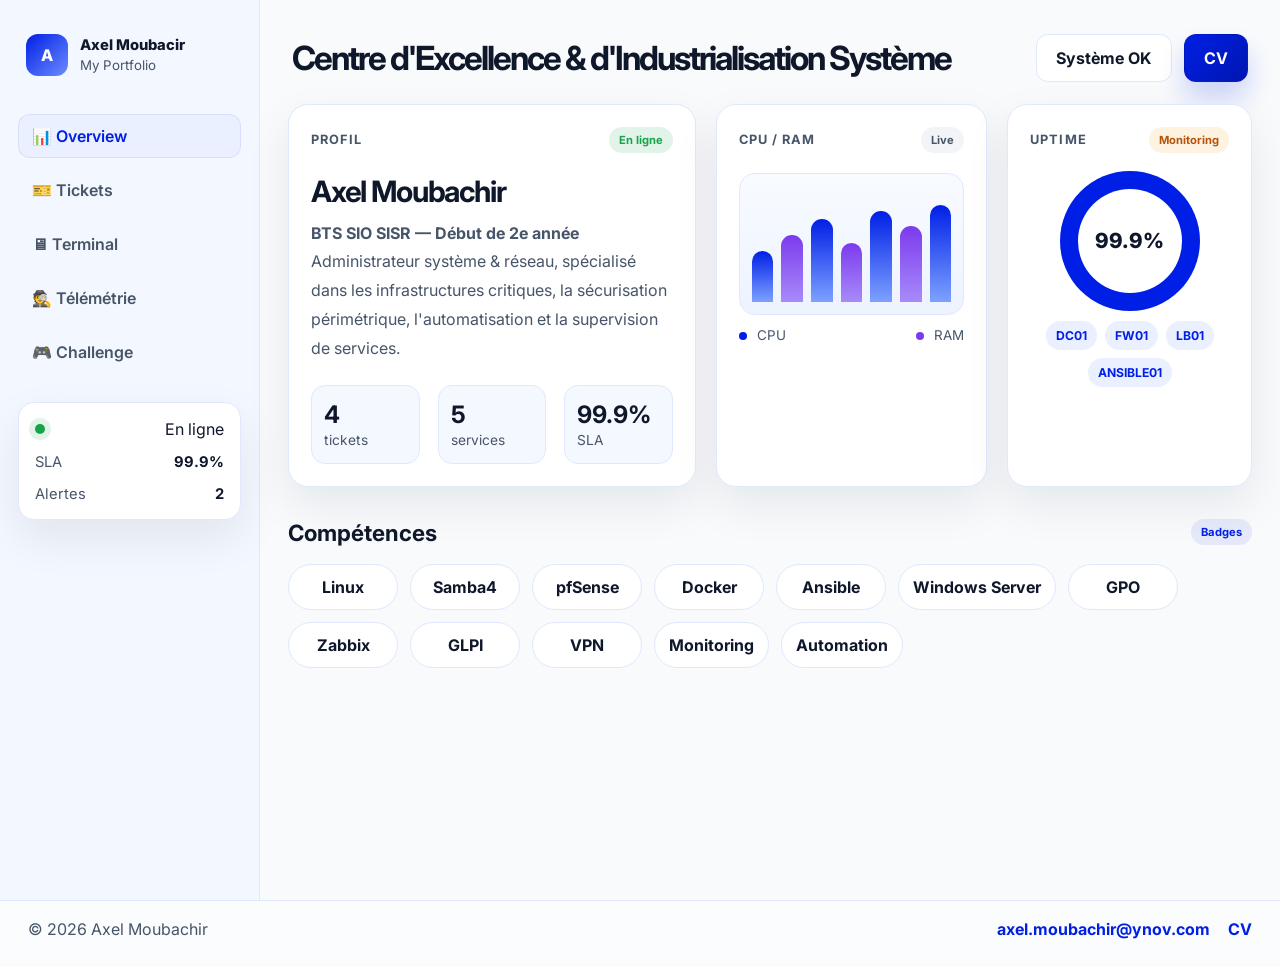
==== index.html @ 4c3e32a2 "Retirer la section 'Projet final de stage'" ====
<!DOCTYPE html>
<html lang="fr">
  <head>
    <meta charset="UTF-8" />
    <meta name="viewport" content="width=device-width, initial-scale=1.0" />
    <title>My Portfolio | Axel Moubacir</title>
    <link rel="preconnect" href="https://fonts.googleapis.com" />
    <link rel="preconnect" href="https://fonts.gstatic.com" crossorigin />
    <link href="https://fonts.googleapis.com/css2?family=Inter:wght@400;500;600;700;800&display=swap" rel="stylesheet" />
    <link rel="stylesheet" href="style.css" />
  </head>
  <body>
    <div class="app-shell">
      <aside class="sidebar">
        <div class="brand-block">
          <div class="brand-logo">A</div>
          <div>
            <div class="brand-name">Axel Moubacir</div>
            <small>My Portfolio</small>
          </div>
        </div>

        <nav class="sidebar-nav">
          <a class="nav-item active" href="#" data-tab="overview">📊 Overview</a>
          <a class="nav-item" href="#" data-tab="tickets">🎫 Tickets</a>
          <a class="nav-item" href="#" data-tab="terminal">🖥 Terminal</a>
          <a class="nav-item" href="#" data-tab="telemetry">🕵 Télémétrie</a>
          <a class="nav-item" href="#" data-tab="game">🎮 Challenge</a>
        </nav>

        <div class="sidebar-card">
          <div class="status-header">
            <span class="status-dot"></span>
            En ligne
          </div>
          <div class="status-row">
            <span>SLA</span>
            <strong>99.9%</strong>
          </div>
          <div class="status-row">
            <span>Alertes</span>
            <strong>2</strong>
          </div>
        </div>
      </aside>

      <main class="content">
        <!-- ONGLET 1: OVERVIEW -->
        <div id="overview" class="tab-content active">
          <header class="topbar">
            <div>
              <h1>Centre d'Excellence & d'Industrialisation Système</h1>
            </div>
            <div class="topbar-actions">
              <button class="ghost-btn">Système OK</button>
              <a class="primary-btn" href="./cv.html" target="_blank">CV</a>
            </div>
          </header>

          <section class="overview-grid">
            <div class="panel hero-panel">
              <div class="panel-header">
                <span class="label">Profil</span>
                <span class="pill success">En ligne</span>
              </div>
              <h2>Axel Moubachir</h2>
              <p>
                <strong>BTS SIO SISR — Début de 2e année</strong><br>
                Administrateur système & réseau, spécialisé dans les infrastructures critiques,
                la sécurisation périmétrique, l'automatisation et la supervision de services.
              </p>
              <div class="hero-metrics">
                <div>
                  <strong>4</strong>
                  <span>tickets</span>
                </div>
                <div>
                  <strong>5</strong>
                  <span>services</span>
                </div>
                <div>
                  <strong>99.9%</strong>
                  <span>SLA</span>
                </div>
              </div>
            </div>

            <div class="panel small-panel">
              <div class="panel-header">
                <span class="label">CPU / RAM</span>
                <span class="pill neutral">Live</span>
              </div>
              <div class="chart-box">
                <div class="bars">
                  <span style="height: 46%"></span>
                  <span style="height: 61%"></span>
                  <span style="height: 75%"></span>
                  <span style="height: 53%"></span>
                  <span style="height: 82%"></span>
                  <span style="height: 69%"></span>
                  <span style="height: 88%"></span>
                </div>
              </div>
              <div class="chart-legend">
                <span><i class="dot blue"></i> CPU</span>
                <span><i class="dot violet"></i> RAM</span>
              </div>
            </div>

            <div class="panel uptime-panel">
              <div class="panel-header">
                <span class="label">Uptime</span>
                <span class="pill warning">Monitoring</span>
              </div>
              <div class="uptime-ring">
                <div class="ring-inner">99.9%</div>
              </div>
              <div class="service-list">
                <span>DC01</span>
                <span>FW01</span>
                <span>LB01</span>
                <span>ANSIBLE01</span>
              </div>
            </div>
          </section>

          <section class="dashboard-section">
            <div class="section-head">
              <h3>Compétences</h3>
              <span class="pill info">Badges</span>
            </div>
            <div class="badge-grid">
              <span class="badge">Linux</span>
              <span class="badge">Samba4</span>
              <span class="badge">pfSense</span>
              <span class="badge">Docker</span>
              <span class="badge">Ansible</span>
              <span class="badge">Windows Server</span>
              <span class="badge">GPO</span>
              <span class="badge">Zabbix</span>
              <span class="badge">GLPI</span>
              <span class="badge">VPN</span>
              <span class="badge">Monitoring</span>
              <span class="badge">Automation</span>
            </div>
          </section>
        </div>

        <!-- ONGLET 2: TICKETS -->
        <div id="tickets" class="tab-content">
          <header class="topbar">
            <div>
              <p class="eyebrow">PROJETS BTS SIO SISR</p>
              <h1>Tickets & Missions Résolues</h1>
            </div>
          </header>

          <section class="dashboard-section">
            <div class="section-head">
              <h3>Mes 4 Tickets Résolus (SLA 100%)</h3>
              <span class="pill success">Complété</span>
            </div>
            <div class="card-grid two-col">
              <article class="info-card ticket-card">
                <span class="tag-soft">#101</span>
                <h4>Domaine Samba4 AD & GPO Windows</h4>
                <p>Administration du domaine, sécurisation des postes Windows et centralisation des politiques de sécurité.</p>
                <div style="margin-top: 12px; color: var(--muted); font-size: 0.85rem;">✅ Résolu • SLA: 100%</div>
              </article>
              <article class="info-card ticket-card">
                <span class="tag-soft">#102</span>
                <h4>Sécurisation périmétrique pfSense & VPN</h4>
                <p>Protection réseau, filtrage, accès distant sécurisé, contrôle d'entrée et segmentation du trafic.</p>
                <div style="margin-top: 12px; color: var(--muted); font-size: 0.85rem;">✅ Résolu • SLA: 100%</div>
              </article>
              <article class="info-card ticket-card">
                <span class="tag-soft">#103</span>
                <h4>Industrialisation IaC avec Ansible & Semaphore</h4>
                <p>Standardisation des configurations et automatisation de l'infrastructure via Infrastructure as Code.</p>
                <div style="margin-top: 12px; color: var(--muted); font-size: 0.85rem;">✅ Résolu • SLA: 100%</div>
              </article>
              <article class="info-card ticket-card">
                <span class="tag-soft">#104</span>
                <h4>Supervision Zabbix & Gestion de parc GLPI</h4>
                <p>Supervision proactive, alerting et gestion du parc matériel et logiciel en environnement critique.</p>
                <div style="margin-top: 12px; color: var(--muted); font-size: 0.85rem;">✅ Résolu • SLA: 100%</div>
              </article>
            </div>
          </section>

          <section class="dashboard-section">
            <div class="section-head">
              <h3>Centre d'Excellence</h3>
              <span class="pill neutral">Stack Infra</span>
            </div>
            <div class="card-grid two-col">
              <article class="info-card">
                <span class="tag-soft">Technologies</span>
                <h4>Stack d'infrastructure</h4>
                <p>Linux, Windows, pfSense, Ansible, Docker, Zabbix, GLPI, supervision réseau et sécurité.</p>
              </article>
              <article class="info-card">
                <span class="tag-soft">Contact</span>
                <h4>Axel Moubachir</h4>
                <p>Réalisé • Août 2026</p>
                <p class="mail">axel.moubachir@ynov.com</p>
              </article>
            </div>
          </section>
        </div>

        <!-- ONGLET 3: TERMINAL CLI -->
        <div id="terminal" class="tab-content">
          <header class="topbar">
            <div>
              <p class="eyebrow">TERMINAL WEB</p>
              <h1>Shell Interactif</h1>
            </div>
          </header>

          <section class="dashboard-section">
            <div class="terminal-container">
              <div class="terminal-header">
                <span class="terminal-title">visitor@my-portfolio:~$</span>
              </div>
              <div class="terminal-output" id="terminalOutput">
                <div style="color: var(--primary); margin-bottom: 12px;">Welcome to My Portfolio Shell v1.0</div>
                <div style="color: var(--muted); margin-bottom: 12px;">Type 'help' to see available commands</div>
              </div>
              <div class="terminal-input-wrapper">
                <span class="terminal-prompt">visitor@my-portfolio:~$ </span>
                <input type="text" id="terminalInput" class="terminal-input" placeholder="Entrez une commande..." />
              </div>
            </div>
          </section>

          <section class="dashboard-section">
            <div class="section-head">
              <h3>Commandes Disponibles</h3>
              <span class="pill info">CLI</span>
            </div>
            <div class="card-grid three-col">
              <div class="info-card">
                <span class="tag-soft">help</span>
                <h4>Liste des commandes</h4>
                <p>Affiche toutes les commandes accessibles.</p>
              </div>
              <div class="info-card">
                <span class="tag-soft">cv</span>
                <h4>Afficher le CV</h4>
                <p>Affiche les coordonnées et la formation.</p>
              </div>
              <div class="info-card">
                <span class="tag-soft">ping</span>
                <h4>Tester la connectivité</h4>
                <p>Simule un ping réseau vers un serveur.</p>
              </div>
              <div class="info-card">
                <span class="tag-soft">ansible-playbook</span>
                <h4>Exécuter un playbook</h4>
                <p>Anime un déploiement automatisé.</p>
              </div>
              <div class="info-card">
                <span class="tag-soft">skills</span>
                <h4>Compétences techniques</h4>
                <p>Liste toutes les compétences SISR.</p>
              </div>
              <div class="info-card">
                <span class="tag-soft">clear</span>
                <h4>Effacer le terminal</h4>
                <p>Nettoie l'affichage du terminal.</p>
              </div>
            </div>
          </section>
        </div>

        <!-- ONGLET 4: TELEMETRY OSINT -->
        <div id="telemetry" class="tab-content">
          <header class="topbar">
            <div>
              <p class="eyebrow">TÉLÉMÉTRIE OSINT</p>
              <h1>Tracker Visiteur RH</h1>
            </div>
          </header>

          <section class="dashboard-section">
            <div class="section-head">
              <h3>Informations Visiteur</h3>
              <span class="pill warning">Real-time</span>
            </div>
            <div class="card-grid two-col">
              <div class="panel">
                <div class="panel-header">
                  <span class="label">Réseau</span>
                </div>
                <div style="margin-top: 16px;">
                  <div style="margin-bottom: 14px;">
                    <span style="color: var(--muted); font-size: 0.9rem;">IP Publique</span>
                    <div style="font-weight: 700; margin-top: 4px;" id="visitorIP">Détection...</div>
                  </div>
                  <div style="margin-bottom: 14px;">
                    <span style="color: var(--muted); font-size: 0.9rem;">Localisation</span>
                    <div style="font-weight: 700; margin-top: 4px;" id="visitorLocation">Détection...</div>
                  </div>
                  <div>
                    <span style="color: var(--muted); font-size: 0.9rem;">FAI / ISP</span>
                    <div style="font-weight: 700; margin-top: 4px;" id="visitorISP">Détection...</div>
                  </div>
                </div>
              </div>

              <div class="panel">
                <div class="panel-header">
                  <span class="label">Sécurité</span>
                </div>
                <div style="margin-top: 16px;">
                  <div style="margin-bottom: 14px;">
                    <span style="color: var(--muted); font-size: 0.9rem;">VPN / Proxy</span>
                    <div style="font-weight: 700; margin-top: 4px; color: var(--success);" id="vpnStatus">Non détecté ✓</div>
                  </div>
                  <div style="margin-bottom: 14px;">
                    <span style="color: var(--muted); font-size: 0.9rem;">Classification</span>
                    <div style="font-weight: 700; margin-top: 4px; color: var(--success);" id="classStatus">Humain ✓</div>
                  </div>
                  <div>
                    <span style="color: var(--muted); font-size: 0.9rem;">Navigateur</span>
                    <div style="font-weight: 700; margin-top: 4px;" id="visitorBrowser">Détection...</div>
                  </div>
                </div>
              </div>

              <div class="panel">
                <div class="panel-header">
                  <span class="label">Système</span>
                </div>
                <div style="margin-top: 16px;">
                  <div style="margin-bottom: 14px;">
                    <span style="color: var(--muted); font-size: 0.9rem;">OS</span>
                    <div style="font-weight: 700; margin-top: 4px;" id="visitorOS">Détection...</div>
                  </div>
                  <div style="margin-bottom: 14px;">
                    <span style="color: var(--muted); font-size: 0.9rem;">Résolution</span>
                    <div style="font-weight: 700; margin-top: 4px;" id="visitorRes">Détection...</div>
                  </div>
                  <div>
                    <span style="color: var(--muted); font-size: 0.9rem;">Temps sur site</span>
                    <div style="font-weight: 700; margin-top: 4px;" id="visitorTime">0 sec</div>
                  </div>
                </div>
              </div>

              <div class="panel">
                <div class="panel-header">
                  <span class="label">Engagement</span>
                </div>
                <div style="margin-top: 16px;">
                  <div style="margin-bottom: 14px;">
                    <span style="color: var(--muted); font-size: 0.9rem;">Pages vues</span>
                    <div style="font-weight: 700; margin-top: 4px;" id="pageViews">1</div>
                  </div>
                  <div style="margin-bottom: 14px;">
                    <span style="color: var(--muted); font-size: 0.9rem;">Dernière action</span>
                    <div style="font-weight: 700; margin-top: 4px;" id="lastAction">À l'instant</div>
                  </div>
                  <div>
                    <span style="color: var(--muted); font-size: 0.9rem;">Statut</span>
                    <div style="font-weight: 700; margin-top: 4px; color: var(--success);" id="visitorStatus">🟢 Actif</div>
                  </div>
                </div>
              </div>
            </div>
          </section>
        </div>

        <!-- ONGLET 5: GAME CHALLENGE -->
        <div id="game" class="tab-content">
          <header class="topbar">
            <div>
              <p class="eyebrow">MINI-CHALLENGE</p>
              <h1>Network Incident Challenge</h1>
            </div>
          </header>

          <section class="dashboard-section">
            <div class="section-head">
              <h3>Résoudre le Blocage Réseau</h3>
              <span class="pill warning">2 min</span>
            </div>
            <div class="panel" style="max-width: 100%;">
              <div style="margin-bottom: 20px;">
                <p style="color: var(--muted); line-height: 1.8;">
                  <strong>Scénario :</strong> Un utilisateur ne peut pas accéder à un serveur critique. 
                  Glissez la bonne règle de pare-feu pfSense dans la zone de destination pour rétablir la connectivité.
                </p>
              </div>

              <div style="display: grid; grid-template-columns: 1fr 1fr; gap: 24px;">
                <!-- Règles disponibles (Draggable) -->
                <div>
                  <div style="color: var(--primary); font-weight: 700; margin-bottom: 12px;">📋 Règles Disponibles</div>
                  <div class="game-rules">
                    <div class="game-rule draggable" draggable="true" data-rule="allow-ssh">
                      ✅ Allow SSH 192.168.1.0/24 → 10.0.0.5:22
                    </div>
                    <div class="game-rule draggable" draggable="true" data-rule="block-http">
                      ❌ Block HTTP (port 80)
                    </div>
                    <div class="game-rule draggable" draggable="true" data-rule="allow-https">
                      ✅ Allow HTTPS 192.168.1.0/24 → 10.0.0.5:443
                    </div>
                    <div class="game-rule draggable" draggable="true" data-rule="block-dns">
                      ❌ Block DNS (port 53)
                    </div>
                  </div>
                </div>

                <!-- Zone de destination -->
                <div>
                  <div style="color: var(--primary); font-weight: 700; margin-bottom: 12px;">🎯 Zone de Destination</div>
                  <div class="game-drop-zone" id="gameDropZone">
                    <div style="text-align: center; color: var(--muted);">
                      Glissez la bonne règle ici pour débloquer
                    </div>
                  </div>
                  <button class="primary-btn" id="submitGameBtn" style="width: 100%; margin-top: 16px; display: none;">
                    Vérifier la solution
                  </button>
                </div>
              </div>

              <div id="gameResult" style="margin-top: 24px; padding: 16px; border-radius: 12px; display: none;">
                <!-- Le résultat s'affichera ici -->
              </div>
            </div>
          </section>
        </div>

      </main>
    </div>

    <footer id="contact" class="bottom-footer">
      <div>
        <span>© <span id="year"></span> Axel Moubachir</span>
      </div>
      <div class="footer-meta">
        <a href="mailto:axel.moubachir@ynov.com">axel.moubachir@ynov.com</a>
        <a href="./cv.html" target="_blank">CV</a>
      </div>
    </footer>

    <script src="script.js"></script>
  </body>
</html>
---- style.css ----
:root {
  --bg: #f8fafc;
  --bg-soft: #eef4ff;
  --panel: #ffffff;
  --panel-alt: #f4f8ff;
  --line: #dfe8ff;
  --primary: #001fe6;
  --primary-strong: #0016b0;
  --primary-soft: #eaf0ff;
  --text: #0f172a;
  --muted: #475569;
  --success: #16a34a;
  --warning: #f59e0b;
  --violet: #7c3aed;
  --shadow: 0 18px 45px rgba(15, 23, 42, 0.08);
}

* {
  box-sizing: border-box;
}

html {
  scroll-behavior: smooth;
}

body {
  margin: 0;
  font-family: "Inter", sans-serif;
  background: var(--bg);
  color: var(--text);
}

img {
  max-width: 100%;
  display: block;
}

button, a {
  font: inherit;
}

.app-shell {
  display: grid;
  grid-template-columns: 260px 1fr;
  min-height: 100vh;
}

.sidebar {
  background: #f3f7ff;
  border-right: 1px solid var(--line);
  padding: 24px 18px;
  display: flex;
  flex-direction: column;
  gap: 28px;
}

.brand-block {
  display: flex;
  align-items: center;
  gap: 12px;
  padding: 10px 8px;
}

.brand-logo {
  width: 42px;
  height: 42px;
  display: grid;
  place-items: center;
  border-radius: 12px;
  background: linear-gradient(135deg, var(--primary), #6b8cff);
  color: #fff;
  font-weight: 800;
}

.brand-name {
  font-weight: 800;
  font-size: 0.92rem;
}

.brand-block small {
  color: var(--muted);
}

.sidebar-nav {
  display: flex;
  flex-direction: column;
  gap: 10px;
}

.nav-item {
  display: block;
  padding: 12px 14px;
  border-radius: 12px;
  color: var(--muted);
  text-decoration: none;
  font-weight: 600;
  transition: 0.2s ease;
}

.nav-item:hover,
.nav-item.active {
  background: var(--primary-soft);
  color: var(--primary);
  box-shadow: inset 0 0 0 1px rgba(0, 31, 230, 0.08);
}

.sidebar-card {
  background: var(--panel);
  border: 1px solid var(--line);
  border-radius: 16px;
  padding: 16px;
  box-shadow: var(--shadow);
}

.status-header,
.status-row {
  display: flex;
  align-items: center;
  justify-content: space-between;
}

.status-dot {
  width: 10px;
  height: 10px;
  border-radius: 50%;
  background: var(--success);
  box-shadow: 0 0 0 6px rgba(22, 163, 74, 0.12);
}

.status-row {
  margin-top: 14px;
  color: var(--muted);
  font-size: 0.92rem;
}

.status-row strong {
  color: var(--text);
}

.content {
  padding: 28px;
}

.topbar {
  display: flex;
  align-items: center;
  justify-content: space-between;
  gap: 20px;
  padding: 6px 4px 22px;
}

.eyebrow {
  margin: 0 0 8px;
  font-size: 0.74rem;
  letter-spacing: 0.12em;
  font-weight: 800;
  text-transform: uppercase;
  color: var(--primary);
}

.topbar h1 {
  margin: 0;
  font-size: clamp(1.9rem, 2.6vw, 3rem);
  letter-spacing: -0.06em;
}

.topbar-actions {
  display: flex;
  align-items: center;
  gap: 12px;
}

.primary-btn,
.ghost-btn {
  border-radius: 12px;
  padding: 0.8rem 1.2rem;
  text-decoration: none;
  border: 1px solid transparent;
  font-weight: 700;
}

.primary-btn {
  background: linear-gradient(135deg, var(--primary), var(--primary-strong));
  color: white;
  box-shadow: 0 16px 26px rgba(0, 31, 230, 0.18);
}

.ghost-btn {
  background: #fff;
  border-color: var(--line);
  color: var(--text);
}

.overview-grid,
.card-grid {
  display: grid;
  gap: 20px;
}

.overview-grid {
  grid-template-columns: 1.5fr 1fr 0.9fr;
}

.panel,
.info-card {
  background: var(--panel);
  border: 1px solid var(--line);
  border-radius: 20px;
  box-shadow: var(--shadow);
}

.panel {
  padding: 22px;
}

.panel-header,
.section-head {
  display: flex;
  justify-content: space-between;
  align-items: center;
  gap: 10px;
}

.label {
  color: var(--muted);
  font-size: 0.8rem;
  font-weight: 700;
  text-transform: uppercase;
  letter-spacing: 0.08em;
}

.pill,
.badge,
.tag-soft {
  display: inline-flex;
  align-items: center;
  justify-content: center;
  border-radius: 999px;
  font-weight: 700;
}

.pill {
  padding: 6px 10px;
  font-size: 0.7rem;
}

.pill.success {
  background: rgba(22, 163, 74, 0.12);
  color: var(--success);
}

.pill.neutral {
  background: rgba(148, 163, 184, 0.12);
  color: #475569;
}

.pill.warning {
  background: rgba(245, 158, 11, 0.12);
  color: #b45309;
}

.pill.info {
  background: rgba(0, 31, 230, 0.08);
  color: var(--primary);
}

.hero-panel h2 {
  margin: 20px 0 10px;
  font-size: clamp(1.8rem, 2.3vw, 2.5rem);
  letter-spacing: -0.04em;
}

.hero-panel p {
  margin: 0;
  color: var(--muted);
  line-height: 1.8;
}

.hero-metrics {
  display: grid;
  grid-template-columns: repeat(3, minmax(0, 1fr));
  gap: 18px;
  margin-top: 22px;
}

.hero-metrics div {
  background: var(--panel-alt);
  border: 1px solid var(--line);
  border-radius: 14px;
  padding: 14px 12px;
}

.hero-metrics strong {
  display: block;
  font-size: 1.5rem;
}

.hero-metrics span {
  color: var(--muted);
  font-size: 0.86rem;
}

.chart-box {
  margin-top: 20px;
  background: linear-gradient(180deg, #f8fbff, #edf3ff);
  border: 1px solid var(--line);
  border-radius: 16px;
  padding: 18px 12px 12px;
}

.bars {
  height: 110px;
  display: grid;
  grid-template-columns: repeat(7, minmax(0, 1fr));
  align-items: end;
  gap: 8px;
}

.bars span {
  display: block;
  border-radius: 12px 12px 0 0;
  background: linear-gradient(180deg, var(--primary), #7da1ff);
}

.bars span:nth-child(even) {
  background: linear-gradient(180deg, var(--violet), #a78bfa);
}

.chart-legend {
  display: flex;
  justify-content: space-between;
  margin-top: 12px;
  color: var(--muted);
  font-size: 0.84rem;
}

.dot {
  display: inline-block;
  width: 8px;
  height: 8px;
  border-radius: 50%;
  margin-right: 6px;
}

.dot.blue {
  background: var(--primary);
}

.dot.violet {
  background: var(--violet);
}

/* Tab System */
.tab-content {
  display: none;
}

.tab-content.active {
  display: block;
}

/* Terminal Styles */
.terminal-container {
  background: #0f1419;
  border: 1px solid var(--line);
  border-radius: 12px;
  overflow: hidden;
  margin-bottom: 24px;
  color: #10b981;
  font-family: "Monaco", "Courier New", monospace;
  font-size: 0.92rem;
}

.terminal-header {
  background: #1e293b;
  padding: 12px 16px;
  border-bottom: 1px solid var(--line);
}

.terminal-title {
  color: #10b981;
  font-weight: 600;
}

.terminal-output {
  padding: 16px;
  min-height: 200px;
  max-height: 400px;
  overflow-y: auto;
  line-height: 1.6;
  white-space: pre-wrap;
  word-wrap: break-word;
}

.terminal-input-wrapper {
  display: flex;
  padding: 0 16px 16px;
  align-items: center;
  gap: 8px;
}

.terminal-prompt {
  color: #10b981;
  font-weight: 600;
  white-space: nowrap;
}

.terminal-input {
  flex: 1;
  background: transparent;
  border: none;
  outline: none;
  color: #10b981;
  font-family: "Monaco", "Courier New", monospace;
  font-size: 0.92rem;
}

.terminal-input::placeholder {
  color: #10b98155;
}

/* Game Styles */
.game-rules {
  display: flex;
  flex-direction: column;
  gap: 12px;
}

.game-rule {
  padding: 12px 16px;
  border-radius: 8px;
  background: var(--primary-soft);
  border: 1px solid var(--primary);
  color: var(--primary);
  font-weight: 600;
  cursor: move;
  transition: 0.2s ease;
  user-select: none;
}

.game-rule:hover {
  background: var(--primary);
  color: white;
  box-shadow: 0 8px 16px rgba(0, 31, 230, 0.2);
}

.game-rule.dragging {
  opacity: 0.5;
}

.game-drop-zone {
  min-height: 120px;
  border: 2px dashed var(--line);
  border-radius: 12px;
  padding: 24px;
  display: flex;
  align-items: center;
  justify-content: center;
  transition: 0.2s ease;
}

.game-drop-zone.drag-over {
  background: var(--primary-soft);
  border-color: var(--primary);
}

.game-drop-zone .game-rule {
  cursor: default;
  margin: 0;
}

.game-result-success {
  background: rgba(22, 163, 74, 0.12);
  border: 1px solid var(--success);
  color: var(--success);
}

.game-result-error {
  background: rgba(239, 68, 68, 0.12);
  border: 1px solid #ef4444;
  color: #ef4444;
}

.uptime-ring {
  width: 140px;
  height: 140px;
  margin: 18px auto 8px;
  border-radius: 50%;
  background: conic-gradient(var(--primary) 0 99.9%, var(--line) 99.9% 100%);
  display: grid;
  place-items: center;
}

.ring-inner {
  width: 104px;
  height: 104px;
  border-radius: 50%;
  background: #fff;
  display: grid;
  place-items: center;
  font-weight: 800;
  font-size: 1.3rem;
}

.service-list {
  display: flex;
  flex-wrap: wrap;
  gap: 8px;
  justify-content: center;
  margin-top: 10px;
}

.service-list span {
  background: var(--primary-soft);
  color: var(--primary);
  border-radius: 999px;
  padding: 7px 10px;
  font-size: 0.76rem;
  font-weight: 700;
}

.dashboard-section {
  margin-top: 32px;
}

.section-head {
  margin-bottom: 18px;
}

.section-head h3 {
  margin: 0;
  font-size: 1.4rem;
}

.card-grid {
  grid-template-columns: repeat(2, minmax(0, 1fr));
}

.card-grid.three-col {
  grid-template-columns: repeat(3, minmax(0, 1fr));
}

.info-card {
  padding: 20px 18px;
}

.tag-soft {
  padding: 6px 10px;
  background: var(--primary-soft);
  color: var(--primary);
  font-size: 0.7rem;
  letter-spacing: 0.08em;
  text-transform: uppercase;
}

.info-card h4 {
  margin: 14px 0 10px;
  font-size: 1.1rem;
}

.info-card p {
  margin: 0;
  color: var(--muted);
  line-height: 1.7;
}

.mail {
  margin-top: 8px !important;
}

.badge-grid {
  display: flex;
  flex-wrap: wrap;
  gap: 12px;
}

.badge {
  background: #fff;
  border: 1px solid var(--line);
  color: var(--text);
  padding: 12px 14px;
  min-width: 110px;
  justify-content: center;
}

.bottom-footer {
  display: flex;
  justify-content: space-between;
  align-items: center;
  padding: 18px 28px 28px;
  color: var(--muted);
  border-top: 1px solid var(--line);
  background: rgba(255, 255, 255, 0.3);
}

.footer-meta {
  display: flex;
  align-items: center;
  gap: 18px;
}

.footer-meta a {
  color: var(--primary);
  text-decoration: none;
  font-weight: 700;
}

@media (max-width: 980px) {
  .app-shell {
    grid-template-columns: 1fr;
  }

  .sidebar {
    border-right: none;
    border-bottom: 1px solid var(--line);
  }

  .overview-grid,
  .card-grid.two-col,
  .card-grid.three-col {
    grid-template-columns: 1fr;
  }
}

@media (max-width: 640px) {
  .content {
    padding: 18px 16px 26px;
  }

  .topbar {
    flex-direction: column;
    align-items: flex-start;
  }

  .topbar-actions {
    width: 100%;
  }

  .primary-btn,
  .ghost-btn {
    flex: 1;
    justify-content: center;
  }

  .bottom-footer {
    flex-direction: column;
    align-items: flex-start;
    gap: 12px;
  }
}
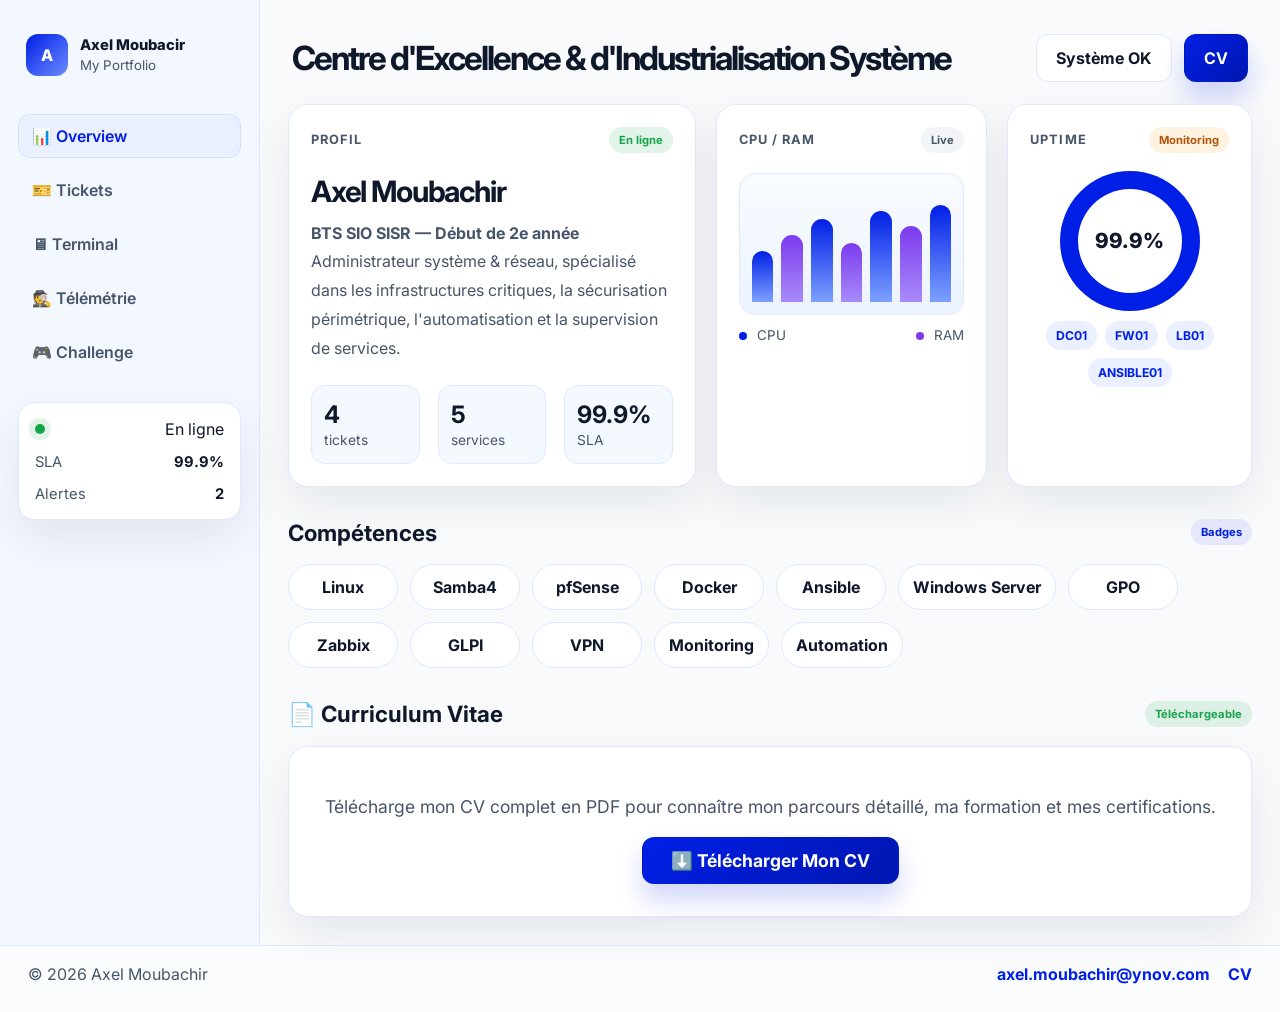
==== commit 7bdd1cea: "✨ Rendre le portfolio plus vivant: CV téléchargeable visible, télémétrie OSINT active, animations, c" ====
--- a/index.html
+++ b/index.html
@@ -144,6 +144,21 @@
               <span class="badge">Automation</span>
             </div>
           </section>
+
+          <section class="dashboard-section">
+            <div class="section-head">
+              <h3>📄 Curriculum Vitae</h3>
+              <span class="pill success">Téléchargeable</span>
+            </div>
+            <div class="panel" style="padding: 32px; text-align: center;">
+              <p style="color: var(--muted); margin-bottom: 20px; font-size: 1.1rem;">
+                Télécharge mon CV complet en PDF pour connaître mon parcours détaillé, ma formation et mes certifications.
+              </p>
+              <a href="./CV_Axel_Moubachir.pdf" download class="primary-btn" style="display: inline-block; font-size: 1.1rem; padding: 12px 28px;">
+                ⬇️ Télécharger Mon CV
+              </a>
+            </div>
+          </section>
         </div>
 
         <!-- ONGLET 2: TICKETS -->
--- a/style.css
+++ b/style.css
@@ -481,6 +481,41 @@
   color: #ef4444;
 }
 
+/* CV Download Button Animation */
+@keyframes pulse-glow {
+  0%, 100% {
+    box-shadow: 0 16px 26px rgba(0, 31, 230, 0.18);
+  }
+  50% {
+    box-shadow: 0 20px 40px rgba(0, 31, 230, 0.3);
+  }
+}
+
+.primary-btn[download] {
+  animation: pulse-glow 2s ease-in-out infinite;
+}
+
+.primary-btn[download]:hover {
+  animation: none;
+  box-shadow: 0 24px 48px rgba(0, 31, 230, 0.4);
+}
+
+/* Smooth transitions */
+.tab-content {
+  animation: fadeIn 0.3s ease-in;
+}
+
+@keyframes fadeIn {
+  from {
+    opacity: 0;
+    transform: translateY(10px);
+  }
+  to {
+    opacity: 1;
+    transform: translateY(0);
+  }
+}
+
 .uptime-ring {
   width: 140px;
   height: 140px;
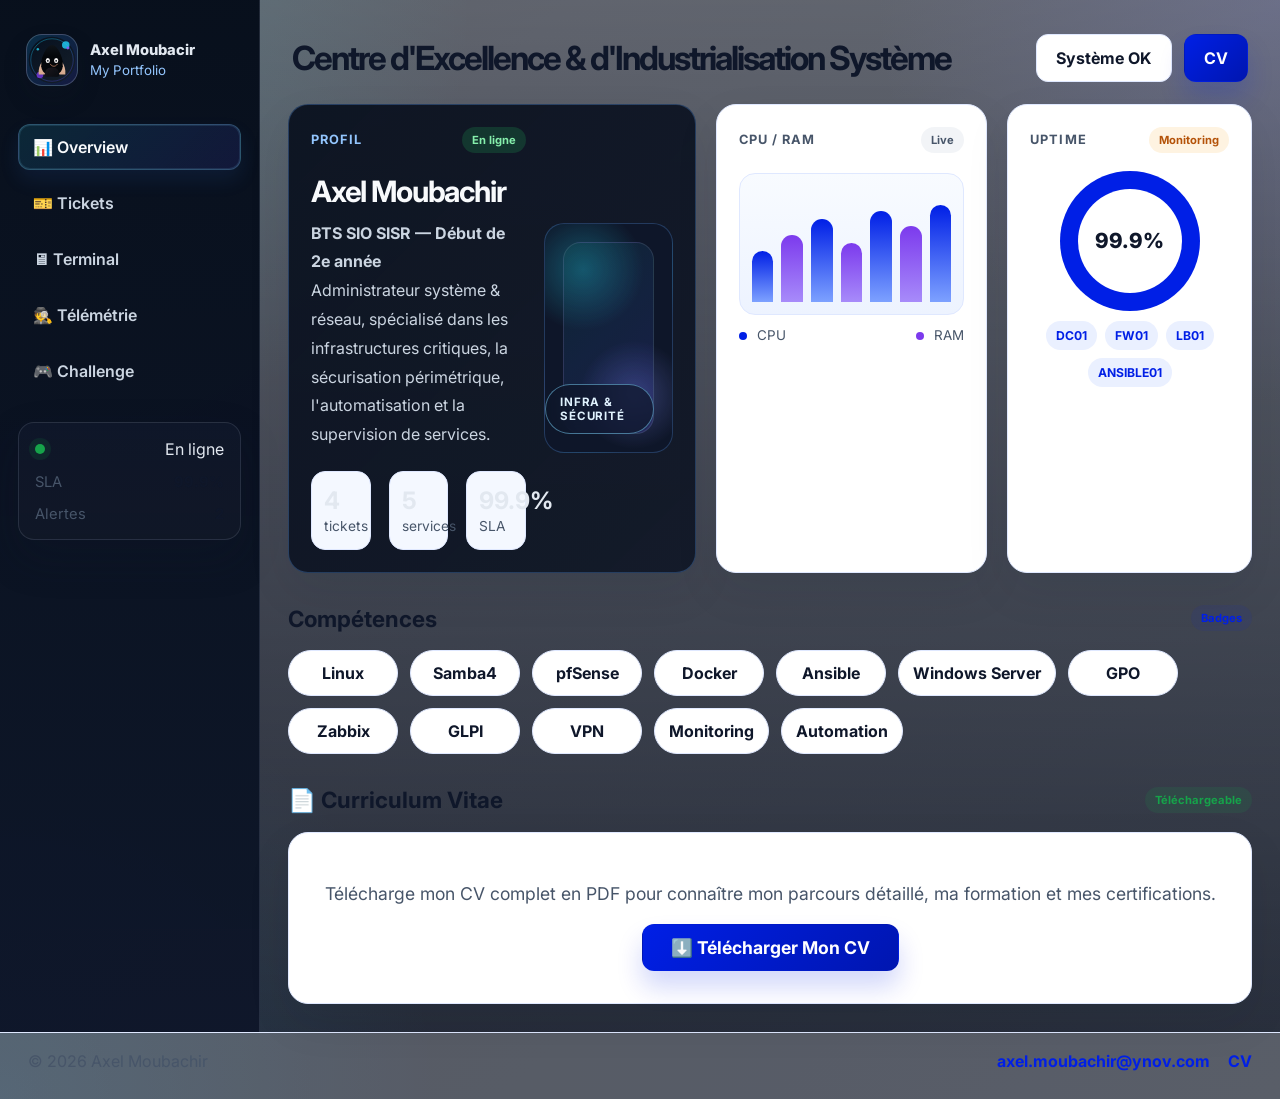
==== commit 47e7cd15: "✨ Premium cyber portfolio redesign with branded avatar and darker aesthetic" ====
--- a/index.html
+++ b/index.html
@@ -13,7 +13,9 @@
     <div class="app-shell">
       <aside class="sidebar">
         <div class="brand-block">
-          <div class="brand-logo">A</div>
+          <div class="brand-avatar-wrap">
+            <img class="brand-avatar" src="assets/profile-brand.svg" alt="Axel Moubacir" />
+          </div>
           <div>
             <div class="brand-name">Axel Moubacir</div>
             <small>My Portfolio</small>
@@ -58,30 +60,37 @@
           </header>
 
           <section class="overview-grid">
-            <div class="panel hero-panel">
-              <div class="panel-header">
-                <span class="label">Profil</span>
-                <span class="pill success">En ligne</span>
-              </div>
-              <h2>Axel Moubachir</h2>
-              <p>
-                <strong>BTS SIO SISR — Début de 2e année</strong><br>
-                Administrateur système & réseau, spécialisé dans les infrastructures critiques,
-                la sécurisation périmétrique, l'automatisation et la supervision de services.
-              </p>
-              <div class="hero-metrics">
-                <div>
-                  <strong>4</strong>
-                  <span>tickets</span>
-                </div>
-                <div>
-                  <strong>5</strong>
-                  <span>services</span>
-                </div>
-                <div>
-                  <strong>99.9%</strong>
-                  <span>SLA</span>
-                </div>
+            <div class="panel hero-panel profile-panel">
+              <div class="hero-copy">
+                <div class="panel-header">
+                  <span class="label">Profil</span>
+                  <span class="pill success">En ligne</span>
+                </div>
+                <h2>Axel Moubachir</h2>
+                <p>
+                  <strong>BTS SIO SISR — Début de 2e année</strong><br>
+                  Administrateur système & réseau, spécialisé dans les infrastructures critiques,
+                  la sécurisation périmétrique, l'automatisation et la supervision de services.
+                </p>
+                <div class="hero-metrics">
+                  <div>
+                    <strong>4</strong>
+                    <span>tickets</span>
+                  </div>
+                  <div>
+                    <strong>5</strong>
+                    <span>services</span>
+                  </div>
+                  <div>
+                    <strong>99.9%</strong>
+                    <span>SLA</span>
+                  </div>
+                </div>
+              </div>
+
+              <div class="profile-visual profile-visual-mini" aria-label="Carte de focus">
+                <div class="focus-badge">Infra & Sécurité</div>
+                <div class="panel-ambient"></div>
               </div>
             </div>
 
--- a/style.css
+++ b/style.css
@@ -26,7 +26,11 @@
 body {
   margin: 0;
   font-family: "Inter", sans-serif;
-  background: var(--bg);
+  background:
+    radial-gradient(circle at top left, rgba(34, 211, 238, 0.18), transparent 28%),
+    radial-gradient(circle at top right, rgba(99, 102, 241, 0.18), transparent 24%),
+    radial-gradient(circle at bottom left, rgba(14, 165, 233, 0.12), transparent 26%),
+    linear-gradient(135deg, #050b16 0%, #0b1120 24%, #111827 100%);
   color: var(--text);
 }
 
@@ -45,15 +49,29 @@
   min-height: 100vh;
 }
 
+.content {
+  padding: 28px;
+  background: linear-gradient(180deg, rgba(255,255,255,0.35), rgba(255,255,255,0.1));
+}
+
 .sidebar {
-  background: #f3f7ff;
-  border-right: 1px solid var(--line);
+  background: linear-gradient(180deg, rgba(8, 15, 28, 0.98), rgba(15, 23, 42, 0.96));
+  border-right: 1px solid rgba(148, 163, 184, 0.18);
   padding: 24px 18px;
   display: flex;
   flex-direction: column;
   gap: 28px;
 }
 
+.brand-name,
+.brand-block small,
+.sidebar-card,
+.nav-item,
+.status-row,
+.status-header {
+  color: #e2e8f0;
+}
+
 .brand-block {
   display: flex;
   align-items: center;
@@ -61,15 +79,20 @@
   padding: 10px 8px;
 }
 
-.brand-logo {
-  width: 42px;
-  height: 42px;
-  display: grid;
-  place-items: center;
-  border-radius: 12px;
-  background: linear-gradient(135deg, var(--primary), #6b8cff);
-  color: #fff;
-  font-weight: 800;
+.brand-avatar-wrap {
+  width: 52px;
+  height: 52px;
+  border-radius: 16px;
+  overflow: hidden;
+  border: 1px solid rgba(148, 163, 184, 0.35);
+  background: linear-gradient(135deg, rgba(14, 165, 233, 0.2), rgba(79, 70, 229, 0.18));
+  box-shadow: 0 12px 24px rgba(17, 24, 39, 0.15);
+}
+
+.brand-avatar {
+  width: 100%;
+  height: 100%;
+  object-fit: cover;
 }
 
 .brand-name {
@@ -78,7 +101,7 @@
 }
 
 .brand-block small {
-  color: var(--muted);
+  color: #93c5fd;
 }
 
 .sidebar-nav {
@@ -91,25 +114,27 @@
   display: block;
   padding: 12px 14px;
   border-radius: 12px;
-  color: var(--muted);
+  color: #cbd5e1;
   text-decoration: none;
   font-weight: 600;
   transition: 0.2s ease;
+  border: 1px solid transparent;
 }
 
 .nav-item:hover,
 .nav-item.active {
-  background: var(--primary-soft);
-  color: var(--primary);
-  box-shadow: inset 0 0 0 1px rgba(0, 31, 230, 0.08);
+  background: linear-gradient(135deg, rgba(34, 211, 238, 0.12), rgba(79, 70, 229, 0.14));
+  color: #f8fafc;
+  border-color: rgba(125, 211, 252, 0.28);
+  box-shadow: inset 0 0 0 1px rgba(125, 211, 252, 0.12), 0 10px 20px rgba(59, 130, 246, 0.10);
 }
 
 .sidebar-card {
-  background: var(--panel);
-  border: 1px solid var(--line);
+  background: linear-gradient(180deg, rgba(15, 23, 42, 0.88), rgba(17, 24, 39, 0.92));
+  border: 1px solid rgba(148, 163, 184, 0.18);
   border-radius: 16px;
   padding: 16px;
-  box-shadow: var(--shadow);
+  box-shadow: 0 18px 40px rgba(15, 23, 42, 0.22);
 }
 
 .status-header,
@@ -264,16 +289,87 @@
   color: var(--primary);
 }
 
+.profile-panel {
+  display: grid;
+  grid-template-columns: 1.25fr 0.75fr;
+  align-items: center;
+  gap: 18px;
+  background: linear-gradient(135deg, rgba(11, 18, 32, 0.96), rgba(17, 24, 39, 0.94));
+  border: 1px solid rgba(96, 165, 250, 0.28);
+  color: #e2e8f0;
+}
+
+.hero-copy {
+  min-width: 0;
+}
+
+.profile-panel .label,
+.profile-panel .pill,
+.profile-panel p,
+.profile-panel strong,
+.profile-panel h2 {
+  color: inherit;
+}
+
+.profile-panel .label {
+  color: #93c5fd;
+}
+
+.profile-panel .pill.success {
+  background: rgba(34, 197, 94, 0.18);
+  color: #86efac;
+}
+
 .hero-panel h2 {
   margin: 20px 0 10px;
   font-size: clamp(1.8rem, 2.3vw, 2.5rem);
   letter-spacing: -0.04em;
+  color: #f8fafc;
 }
 
 .hero-panel p {
   margin: 0;
-  color: var(--muted);
+  color: #cbd5e1;
   line-height: 1.8;
+}
+
+.profile-visual {
+  position: relative;
+  display: flex;
+  justify-content: center;
+  align-items: center;
+  min-height: 230px;
+  border-radius: 20px;
+  overflow: hidden;
+  background: radial-gradient(circle at 30% 20%, rgba(34, 211, 238, 0.32), transparent 30%),
+    radial-gradient(circle at 70% 75%, rgba(129, 140, 248, 0.32), transparent 28%),
+    rgba(15, 23, 42, 0.98);
+  border: 1px solid rgba(96, 165, 250, 0.25);
+}
+
+.panel-ambient {
+  position: absolute;
+  inset: 18px;
+  border-radius: 18px;
+  border: 1px solid rgba(148, 163, 184, 0.18);
+  background: linear-gradient(135deg, rgba(15, 118, 110, 0.16), rgba(79, 70, 229, 0.18));
+}
+
+.focus-badge {
+  position: absolute;
+  right: 18px;
+  bottom: 18px;
+  z-index: 2;
+  border-radius: 999px;
+  padding: 10px 14px;
+  background: rgba(15, 23, 42, 0.72);
+  border: 1px solid rgba(125, 211, 252, 0.5);
+  color: #e0f2fe;
+  font-weight: 700;
+  font-size: 0.72rem;
+  letter-spacing: 0.08em;
+  text-transform: uppercase;
+  backdrop-filter: blur(8px);
 }
 
 .hero-metrics {
@@ -650,6 +746,14 @@
     border-bottom: 1px solid var(--line);
   }
 
+  .profile-panel {
+    grid-template-columns: 1fr;
+  }
+
+  .profile-visual {
+    min-height: 260px;
+  }
+
   .overview-grid,
   .card-grid.two-col,
   .card-grid.three-col {
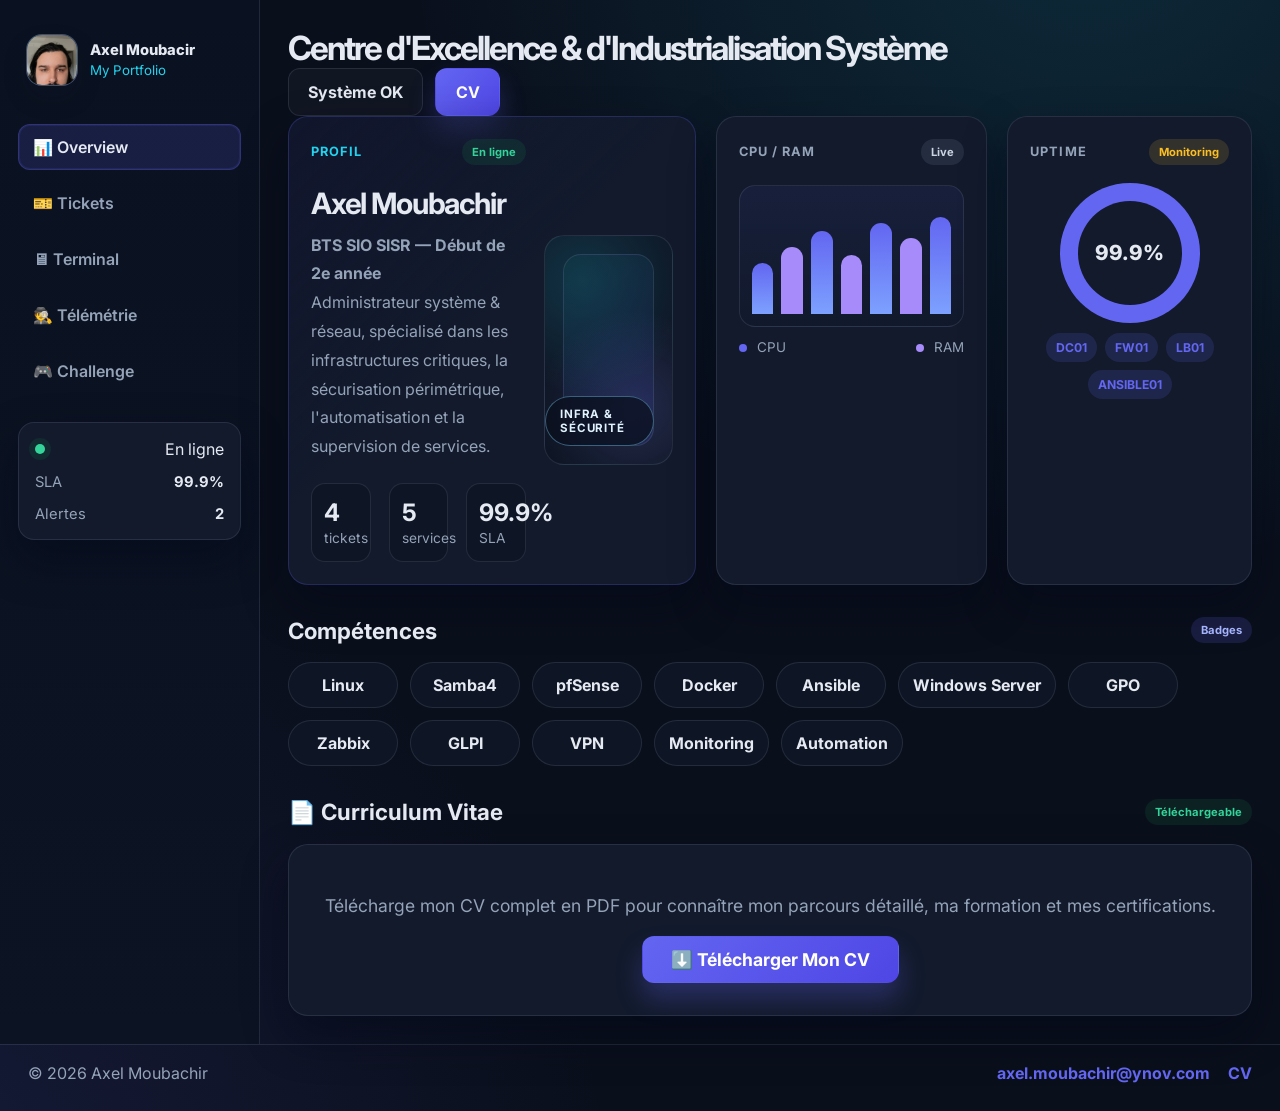
==== commit f34e4414: "Ajout photo réelle + fond dark theme cohérent (fix zone grise/floue)" ====
--- a/index.html
+++ b/index.html
@@ -14,7 +14,7 @@
       <aside class="sidebar">
         <div class="brand-block">
           <div class="brand-avatar-wrap">
-            <img class="brand-avatar" src="assets/profile-brand.svg" alt="Axel Moubacir" />
+            <img class="brand-avatar" src="assets/axel-photo.jpeg" alt="Axel Moubacir" />
           </div>
           <div>
             <div class="brand-name">Axel Moubacir</div>
--- a/style.css
+++ b/style.css
@@ -1,18 +1,19 @@
 :root {
-  --bg: #f8fafc;
-  --bg-soft: #eef4ff;
-  --panel: #ffffff;
-  --panel-alt: #f4f8ff;
-  --line: #dfe8ff;
-  --primary: #001fe6;
-  --primary-strong: #0016b0;
-  --primary-soft: #eaf0ff;
-  --text: #0f172a;
-  --muted: #475569;
-  --success: #16a34a;
-  --warning: #f59e0b;
-  --violet: #7c3aed;
-  --shadow: 0 18px 45px rgba(15, 23, 42, 0.08);
+  --bg: #0a0f1c;
+  --bg-soft: #101827;
+  --panel: #121a2c;
+  --panel-alt: #0e1524;
+  --line: rgba(148, 163, 184, 0.16);
+  --primary: #6366f1;
+  --primary-strong: #4f46e5;
+  --primary-soft: rgba(99, 102, 241, 0.16);
+  --accent: #22d3ee;
+  --text: #e5e9f2;
+  --muted: #94a3b8;
+  --success: #34d399;
+  --warning: #fbbf24;
+  --violet: #a78bfa;
+  --shadow: 0 20px 45px rgba(2, 6, 23, 0.45);
 }
 
 * {
@@ -27,10 +28,9 @@
   margin: 0;
   font-family: "Inter", sans-serif;
   background:
-    radial-gradient(circle at top left, rgba(34, 211, 238, 0.18), transparent 28%),
-    radial-gradient(circle at top right, rgba(99, 102, 241, 0.18), transparent 24%),
-    radial-gradient(circle at bottom left, rgba(14, 165, 233, 0.12), transparent 26%),
-    linear-gradient(135deg, #050b16 0%, #0b1120 24%, #111827 100%);
+    radial-gradient(circle at 85% -10%, rgba(34, 211, 238, 0.14), transparent 42%),
+    radial-gradient(circle at -10% 110%, rgba(99, 102, 241, 0.14), transparent 40%),
+    var(--bg);
   color: var(--text);
 }
 
@@ -49,14 +49,9 @@
   min-height: 100vh;
 }
 
-.content {
-  padding: 28px;
-  background: linear-gradient(180deg, rgba(255,255,255,0.35), rgba(255,255,255,0.1));
-}
-
 .sidebar {
-  background: linear-gradient(180deg, rgba(8, 15, 28, 0.98), rgba(15, 23, 42, 0.96));
-  border-right: 1px solid rgba(148, 163, 184, 0.18);
+  background: linear-gradient(180deg, #0a1120, #0c1424);
+  border-right: 1px solid var(--line);
   padding: 24px 18px;
   display: flex;
   flex-direction: column;
@@ -64,12 +59,11 @@
 }
 
 .brand-name,
-.brand-block small,
 .sidebar-card,
 .nav-item,
 .status-row,
 .status-header {
-  color: #e2e8f0;
+  color: var(--text);
 }
 
 .brand-block {
@@ -93,6 +87,7 @@
   width: 100%;
   height: 100%;
   object-fit: cover;
+  object-position: center 15%;
 }
 
 .brand-name {
@@ -101,7 +96,7 @@
 }
 
 .brand-block small {
-  color: #93c5fd;
+  color: var(--accent);
 }
 
 .sidebar-nav {
@@ -114,7 +109,7 @@
   display: block;
   padding: 12px 14px;
   border-radius: 12px;
-  color: #cbd5e1;
+  color: var(--muted);
   text-decoration: none;
   font-weight: 600;
   transition: 0.2s ease;
@@ -123,18 +118,18 @@
 
 .nav-item:hover,
 .nav-item.active {
-  background: linear-gradient(135deg, rgba(34, 211, 238, 0.12), rgba(79, 70, 229, 0.14));
-  color: #f8fafc;
-  border-color: rgba(125, 211, 252, 0.28);
-  box-shadow: inset 0 0 0 1px rgba(125, 211, 252, 0.12), 0 10px 20px rgba(59, 130, 246, 0.10);
+  background: var(--primary-soft);
+  color: var(--text);
+  border-color: rgba(99, 102, 241, 0.3);
+  box-shadow: inset 0 0 0 1px rgba(99, 102, 241, 0.12);
 }
 
 .sidebar-card {
-  background: linear-gradient(180deg, rgba(15, 23, 42, 0.88), rgba(17, 24, 39, 0.92));
-  border: 1px solid rgba(148, 163, 184, 0.18);
+  background: var(--panel);
+  border: 1px solid var(--line);
   border-radius: 16px;
   padding: 16px;
-  box-shadow: 0 18px 40px rgba(15, 23, 42, 0.22);
+  box-shadow: var(--shadow);
 }
 
 .status-header,
@@ -166,7 +161,6 @@
   padding: 28px;
 }
 
-.topbar {
   display: flex;
   align-items: center;
   justify-content: space-between;
@@ -207,11 +201,11 @@
 .primary-btn {
   background: linear-gradient(135deg, var(--primary), var(--primary-strong));
   color: white;
-  box-shadow: 0 16px 26px rgba(0, 31, 230, 0.18);
+  box-shadow: 0 16px 26px rgba(99, 102, 241, 0.28);
 }
 
 .ghost-btn {
-  background: #fff;
+  background: rgba(255, 255, 255, 0.03);
   border-color: var(--line);
   color: var(--text);
 }
@@ -275,18 +269,18 @@
 }
 
 .pill.neutral {
-  background: rgba(148, 163, 184, 0.12);
-  color: #475569;
+  background: rgba(148, 163, 184, 0.14);
+  color: #cbd5e1;
 }
 
 .pill.warning {
-  background: rgba(245, 158, 11, 0.12);
-  color: #b45309;
+  background: rgba(251, 191, 36, 0.14);
+  color: var(--warning);
 }
 
 .pill.info {
-  background: rgba(0, 31, 230, 0.08);
-  color: var(--primary);
+  background: var(--primary-soft);
+  color: #a5b4fc;
 }
 
 .profile-panel {
@@ -294,42 +288,28 @@
   grid-template-columns: 1.25fr 0.75fr;
   align-items: center;
   gap: 18px;
-  background: linear-gradient(135deg, rgba(11, 18, 32, 0.96), rgba(17, 24, 39, 0.94));
-  border: 1px solid rgba(96, 165, 250, 0.28);
-  color: #e2e8f0;
+  background: linear-gradient(135deg, rgba(99, 102, 241, 0.08), var(--panel) 45%);
+  border: 1px solid rgba(99, 102, 241, 0.24);
 }
 
 .hero-copy {
   min-width: 0;
 }
 
-.profile-panel .label,
-.profile-panel .pill,
-.profile-panel p,
-.profile-panel strong,
-.profile-panel h2 {
-  color: inherit;
-}
-
 .profile-panel .label {
-  color: #93c5fd;
-}
-
-.profile-panel .pill.success {
-  background: rgba(34, 197, 94, 0.18);
-  color: #86efac;
+  color: var(--accent);
 }
 
 .hero-panel h2 {
   margin: 20px 0 10px;
   font-size: clamp(1.8rem, 2.3vw, 2.5rem);
   letter-spacing: -0.04em;
-  color: #f8fafc;
+  color: var(--text);
 }
 
 .hero-panel p {
   margin: 0;
-  color: #cbd5e1;
+  color: var(--muted);
   line-height: 1.8;
 }
 
@@ -341,18 +321,18 @@
   min-height: 230px;
   border-radius: 20px;
   overflow: hidden;
-  background: radial-gradient(circle at 30% 20%, rgba(34, 211, 238, 0.32), transparent 30%),
-    radial-gradient(circle at 70% 75%, rgba(129, 140, 248, 0.32), transparent 28%),
-    rgba(15, 23, 42, 0.98);
-  border: 1px solid rgba(96, 165, 250, 0.25);
+  background: radial-gradient(circle at 30% 20%, rgba(34, 211, 238, 0.16), transparent 55%),
+    radial-gradient(circle at 70% 75%, rgba(129, 140, 248, 0.18), transparent 50%),
+    var(--panel-alt);
+  border: 1px solid var(--line);
 }
 
 .panel-ambient {
   position: absolute;
   inset: 18px;
   border-radius: 18px;
-  border: 1px solid rgba(148, 163, 184, 0.18);
-  background: linear-gradient(135deg, rgba(15, 118, 110, 0.16), rgba(79, 70, 229, 0.18));
+  border: 1px solid var(--line);
+  background: linear-gradient(135deg, rgba(15, 118, 110, 0.12), rgba(79, 70, 229, 0.14));
 }
 
 .focus-badge {
@@ -362,8 +342,8 @@
   z-index: 2;
   border-radius: 999px;
   padding: 10px 14px;
-  background: rgba(15, 23, 42, 0.72);
-  border: 1px solid rgba(125, 211, 252, 0.5);
+  background: rgba(10, 15, 28, 0.75);
+  border: 1px solid rgba(125, 211, 252, 0.4);
   color: #e0f2fe;
   font-weight: 700;
   font-size: 0.72rem;
@@ -389,6 +369,7 @@
 .hero-metrics strong {
   display: block;
   font-size: 1.5rem;
+  color: var(--text);
 }
 
 .hero-metrics span {
@@ -398,7 +379,7 @@
 
 .chart-box {
   margin-top: 20px;
-  background: linear-gradient(180deg, #f8fbff, #edf3ff);
+  background: linear-gradient(180deg, rgba(99, 102, 241, 0.08), rgba(15, 23, 42, 0.2));
   border: 1px solid var(--line);
   border-radius: 16px;
   padding: 18px 12px 12px;
@@ -537,7 +518,7 @@
 .game-rule:hover {
   background: var(--primary);
   color: white;
-  box-shadow: 0 8px 16px rgba(0, 31, 230, 0.2);
+  box-shadow: 0 8px 16px rgba(99, 102, 241, 0.28);
 }
 
 .game-rule.dragging {
@@ -580,10 +561,10 @@
 /* CV Download Button Animation */
 @keyframes pulse-glow {
   0%, 100% {
-    box-shadow: 0 16px 26px rgba(0, 31, 230, 0.18);
+    box-shadow: 0 16px 26px rgba(99, 102, 241, 0.25);
   }
   50% {
-    box-shadow: 0 20px 40px rgba(0, 31, 230, 0.3);
+    box-shadow: 0 20px 40px rgba(99, 102, 241, 0.4);
   }
 }
 
@@ -593,7 +574,7 @@
 
 .primary-btn[download]:hover {
   animation: none;
-  box-shadow: 0 24px 48px rgba(0, 31, 230, 0.4);
+  box-shadow: 0 24px 48px rgba(99, 102, 241, 0.5);
 }
 
 /* Smooth transitions */
@@ -626,11 +607,12 @@
   width: 104px;
   height: 104px;
   border-radius: 50%;
-  background: #fff;
+  background: var(--panel);
   display: grid;
   place-items: center;
   font-weight: 800;
   font-size: 1.3rem;
+  color: var(--text);
 }
 
 .service-list {
@@ -706,7 +688,7 @@
 }
 
 .badge {
-  background: #fff;
+  background: var(--panel-alt);
   border: 1px solid var(--line);
   color: var(--text);
   padding: 12px 14px;
@@ -721,7 +703,7 @@
   padding: 18px 28px 28px;
   color: var(--muted);
   border-top: 1px solid var(--line);
-  background: rgba(255, 255, 255, 0.3);
+  background: transparent;
 }
 
 .footer-meta {
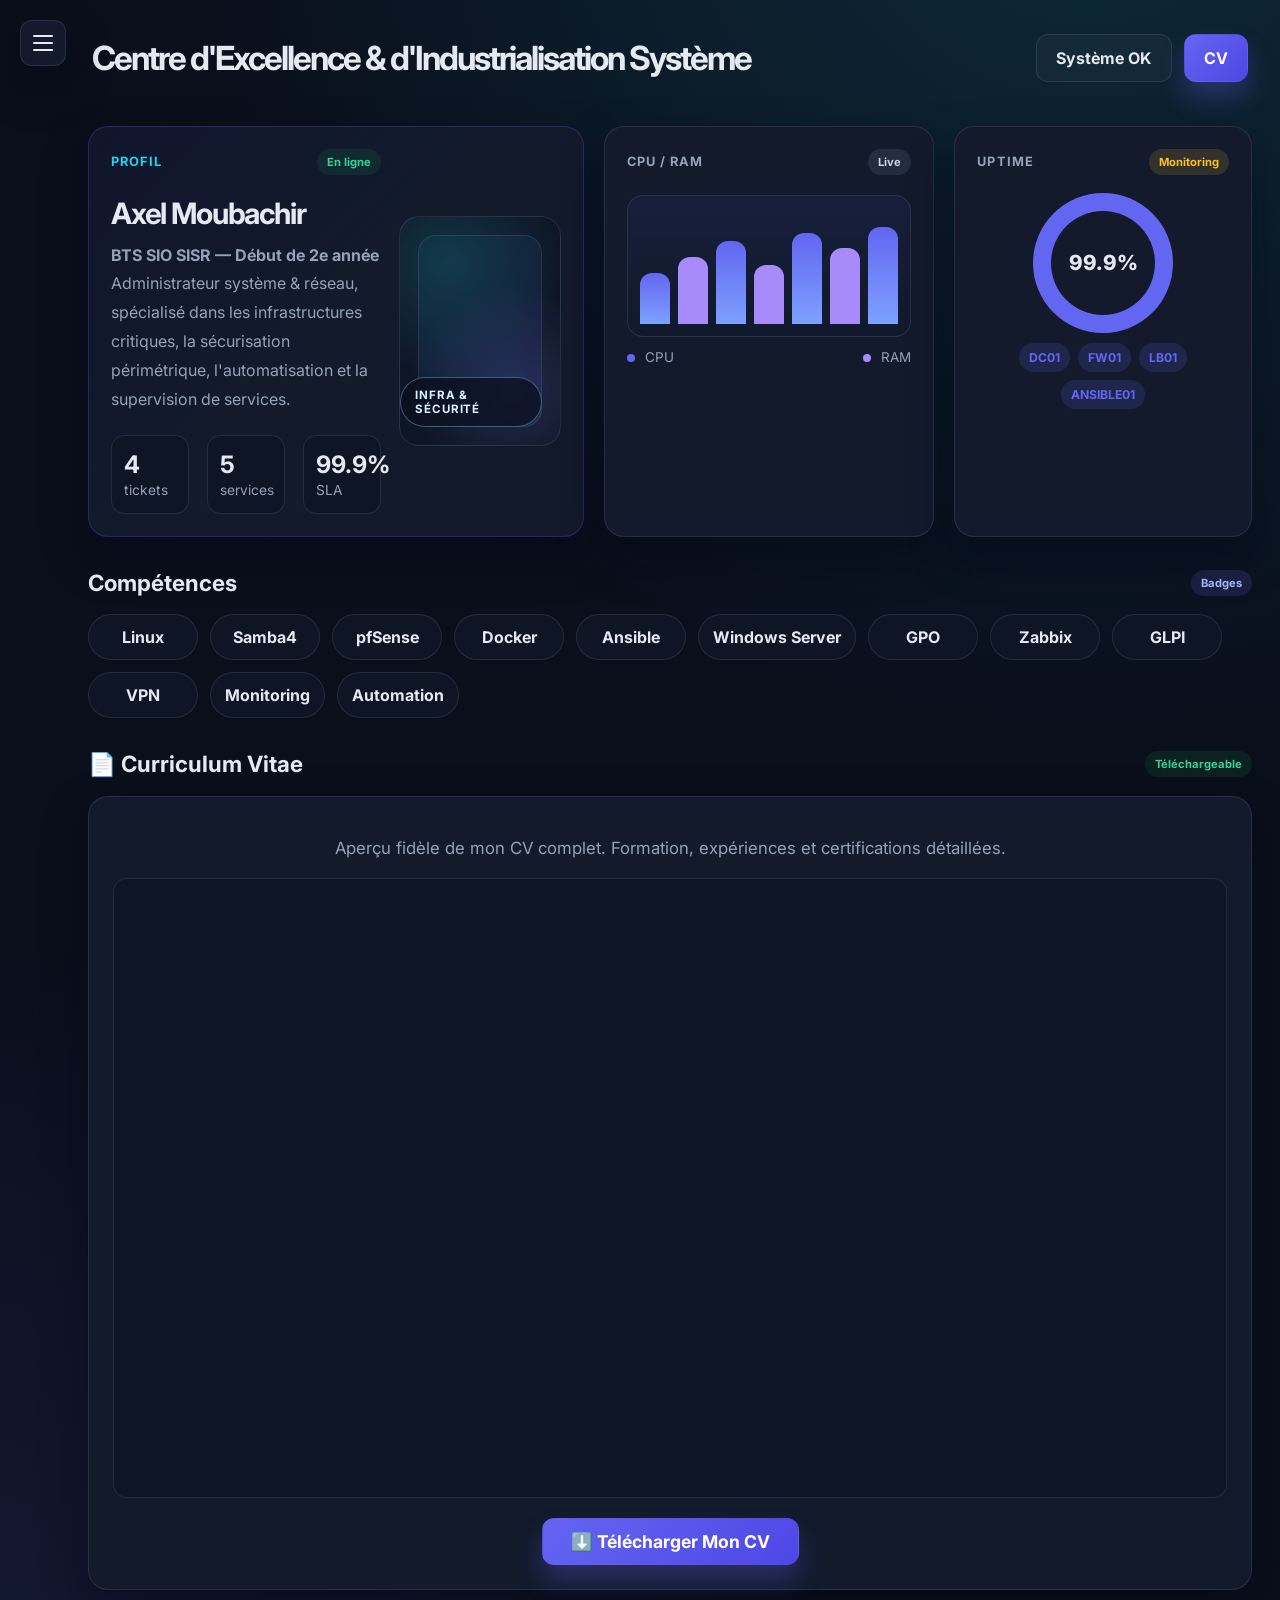
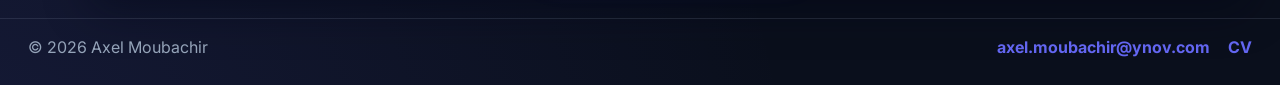
==== commit 32a1f9e0: "Add burger menu, functional system check, embedded CV PDF viewer, and Snake game" ====
--- a/index.html
+++ b/index.html
@@ -10,8 +10,14 @@
     <link rel="stylesheet" href="style.css" />
   </head>
   <body>
+    <button id="menuToggle" class="menu-toggle" aria-label="Ouvrir le menu">
+      <span></span>
+      <span></span>
+      <span></span>
+    </button>
+    <div class="sidebar-overlay" id="sidebarOverlay"></div>
     <div class="app-shell">
-      <aside class="sidebar">
+      <aside class="sidebar" id="sidebar">
         <div class="brand-block">
           <div class="brand-avatar-wrap">
             <img class="brand-avatar" src="assets/axel-photo.jpeg" alt="Axel Moubacir" />
@@ -54,12 +60,12 @@
               <h1>Centre d'Excellence & d'Industrialisation Système</h1>
             </div>
             <div class="topbar-actions">
-              <button class="ghost-btn">Système OK</button>
-              <a class="primary-btn" href="./cv.html" target="_blank">CV</a>
+              <button class="ghost-btn" id="systemCheckBtn">Système OK</button>
+              <a class="primary-btn" href="./CV_Axel_Moubachir.pdf" target="_blank">CV</a>
             </div>
           </header>
 
-          <section class="overview-grid">
+          <section class="overview-grid overview-grid-spaced">
             <div class="panel hero-panel profile-panel">
               <div class="hero-copy">
                 <div class="panel-header">
@@ -159,13 +165,18 @@
               <h3>📄 Curriculum Vitae</h3>
               <span class="pill success">Téléchargeable</span>
             </div>
-            <div class="panel" style="padding: 32px; text-align: center;">
-              <p style="color: var(--muted); margin-bottom: 20px; font-size: 1.1rem;">
-                Télécharge mon CV complet en PDF pour connaître mon parcours détaillé, ma formation et mes certifications.
+            <div class="panel" style="padding: 24px;">
+              <p style="color: var(--muted); margin-bottom: 20px; font-size: 1.05rem; text-align: center;">
+                Aperçu fidèle de mon CV complet. Formation, expériences et certifications détaillées.
               </p>
-              <a href="./CV_Axel_Moubachir.pdf" download class="primary-btn" style="display: inline-block; font-size: 1.1rem; padding: 12px 28px;">
-                ⬇️ Télécharger Mon CV
-              </a>
+              <div class="cv-viewer">
+                <iframe src="./CV_Axel_Moubachir.pdf" title="CV Axel Moubachir" loading="lazy"></iframe>
+              </div>
+              <div style="text-align: center; margin-top: 20px;">
+                <a href="./CV_Axel_Moubachir.pdf" download class="primary-btn" style="display: inline-block; font-size: 1.1rem; padding: 12px 28px;">
+                  ⬇️ Télécharger Mon CV
+                </a>
+              </div>
             </div>
           </section>
         </div>
@@ -457,6 +468,27 @@
               </div>
             </div>
           </section>
+          <section class="dashboard-section">
+            <div class="section-head">
+              <h3>🐍 Snake Challenge</h3>
+              <span class="pill info">Arcade</span>
+            </div>
+            <div class="panel" style="max-width: 100%; text-align: center;">
+              <p style="color: var(--muted); line-height: 1.8; margin-bottom: 16px;">
+                Un petit jeu pour patienter entre deux déploiements. Flèches ou ZQSD pour diriger le serpent.
+              </p>
+              <div class="snake-wrapper">
+                <canvas id="snakeCanvas" width="400" height="400"></canvas>
+                <div class="snake-overlay" id="snakeOverlay">
+                  <button class="primary-btn" id="snakeStartBtn">▶️ Jouer</button>
+                </div>
+              </div>
+              <div class="snake-hud">
+                <span>Score: <strong id="snakeScore">0</strong></span>
+                <span>Meilleur: <strong id="snakeBest">0</strong></span>
+              </div>
+            </div>
+          </section>
         </div>
 
       </main>
@@ -468,7 +500,7 @@
       </div>
       <div class="footer-meta">
         <a href="mailto:axel.moubachir@ynov.com">axel.moubachir@ynov.com</a>
-        <a href="./cv.html" target="_blank">CV</a>
+        <a href="./CV_Axel_Moubachir.pdf" target="_blank">CV</a>
       </div>
     </footer>
 
--- a/style.css
+++ b/style.css
@@ -44,18 +44,86 @@
 }
 
 .app-shell {
-  display: grid;
-  grid-template-columns: 260px 1fr;
+  display: block;
   min-height: 100vh;
 }
 
+.menu-toggle {
+  position: fixed;
+  top: 20px;
+  left: 20px;
+  z-index: 60;
+  width: 46px;
+  height: 46px;
+  border-radius: 12px;
+  border: 1px solid var(--line);
+  background: var(--panel);
+  box-shadow: var(--shadow);
+  display: flex;
+  flex-direction: column;
+  align-items: center;
+  justify-content: center;
+  gap: 5px;
+  cursor: pointer;
+}
+
+.menu-toggle span {
+  display: block;
+  width: 20px;
+  height: 2px;
+  border-radius: 2px;
+  background: var(--text);
+  transition: transform 0.25s ease, opacity 0.25s ease;
+}
+
+.menu-toggle.open span:nth-child(1) {
+  transform: translateY(7px) rotate(45deg);
+}
+
+.menu-toggle.open span:nth-child(2) {
+  opacity: 0;
+}
+
+.menu-toggle.open span:nth-child(3) {
+  transform: translateY(-7px) rotate(-45deg);
+}
+
+.sidebar-overlay {
+  position: fixed;
+  inset: 0;
+  background: rgba(3, 6, 15, 0.6);
+  backdrop-filter: blur(2px);
+  opacity: 0;
+  pointer-events: none;
+  transition: opacity 0.25s ease;
+  z-index: 45;
+}
+
+.sidebar-overlay.visible {
+  opacity: 1;
+  pointer-events: auto;
+}
+
 .sidebar {
+  position: fixed;
+  top: 0;
+  left: 0;
+  bottom: 0;
+  width: 280px;
+  transform: translateX(-100%);
+  transition: transform 0.28s ease;
+  z-index: 50;
   background: linear-gradient(180deg, #0a1120, #0c1424);
   border-right: 1px solid var(--line);
   padding: 24px 18px;
   display: flex;
   flex-direction: column;
   gap: 28px;
+  overflow-y: auto;
+}
+
+.sidebar.open {
+  transform: translateX(0);
 }
 
 .brand-name,
@@ -158,14 +226,15 @@
 }
 
 .content {
-  padding: 28px;
-}
-
+  padding: 28px 28px 28px 88px;
+}
+
+.topbar {
   display: flex;
   align-items: center;
   justify-content: space-between;
   gap: 20px;
-  padding: 6px 4px 22px;
+  padding: 6px 4px 36px;
 }
 
 .eyebrow {
@@ -719,10 +788,6 @@
 }
 
 @media (max-width: 980px) {
-  .app-shell {
-    grid-template-columns: 1fr;
-  }
-
   .sidebar {
     border-right: none;
     border-bottom: 1px solid var(--line);
@@ -745,7 +810,7 @@
 
 @media (max-width: 640px) {
   .content {
-    padding: 18px 16px 26px;
+    padding: 18px 16px 26px 76px;
   }
 
   .topbar {
@@ -769,3 +834,75 @@
     gap: 12px;
   }
 }
+
+.overview-grid-spaced {
+  margin-top: 8px;
+}
+
+.cv-viewer {
+  width: 100%;
+  height: 620px;
+  border-radius: 14px;
+  overflow: hidden;
+  border: 1px solid var(--line);
+  background: var(--panel-alt);
+}
+
+.cv-viewer iframe {
+  width: 100%;
+  height: 100%;
+  border: none;
+}
+
+@media (max-width: 640px) {
+  .cv-viewer {
+    height: 420px;
+  }
+}
+
+/* Snake game */
+.snake-wrapper {
+  position: relative;
+  display: inline-block;
+  max-width: 100%;
+}
+
+#snakeCanvas {
+  background: var(--panel-alt);
+  border: 1px solid var(--line);
+  border-radius: 14px;
+  max-width: 100%;
+  touch-action: none;
+}
+
+.snake-overlay {
+  position: absolute;
+  inset: 0;
+  display: flex;
+  align-items: center;
+  justify-content: center;
+  background: rgba(10, 15, 28, 0.72);
+  border-radius: 14px;
+}
+
+.snake-overlay.hidden {
+  display: none;
+}
+
+.snake-hud {
+  display: flex;
+  justify-content: center;
+  gap: 24px;
+  margin-top: 16px;
+  color: var(--muted);
+  font-weight: 700;
+}
+
+.snake-hud strong {
+  color: var(--text);
+}
+
+.status-dot.checking {
+  background: var(--warning);
+  box-shadow: 0 0 0 6px rgba(251, 191, 36, 0.16);
+}
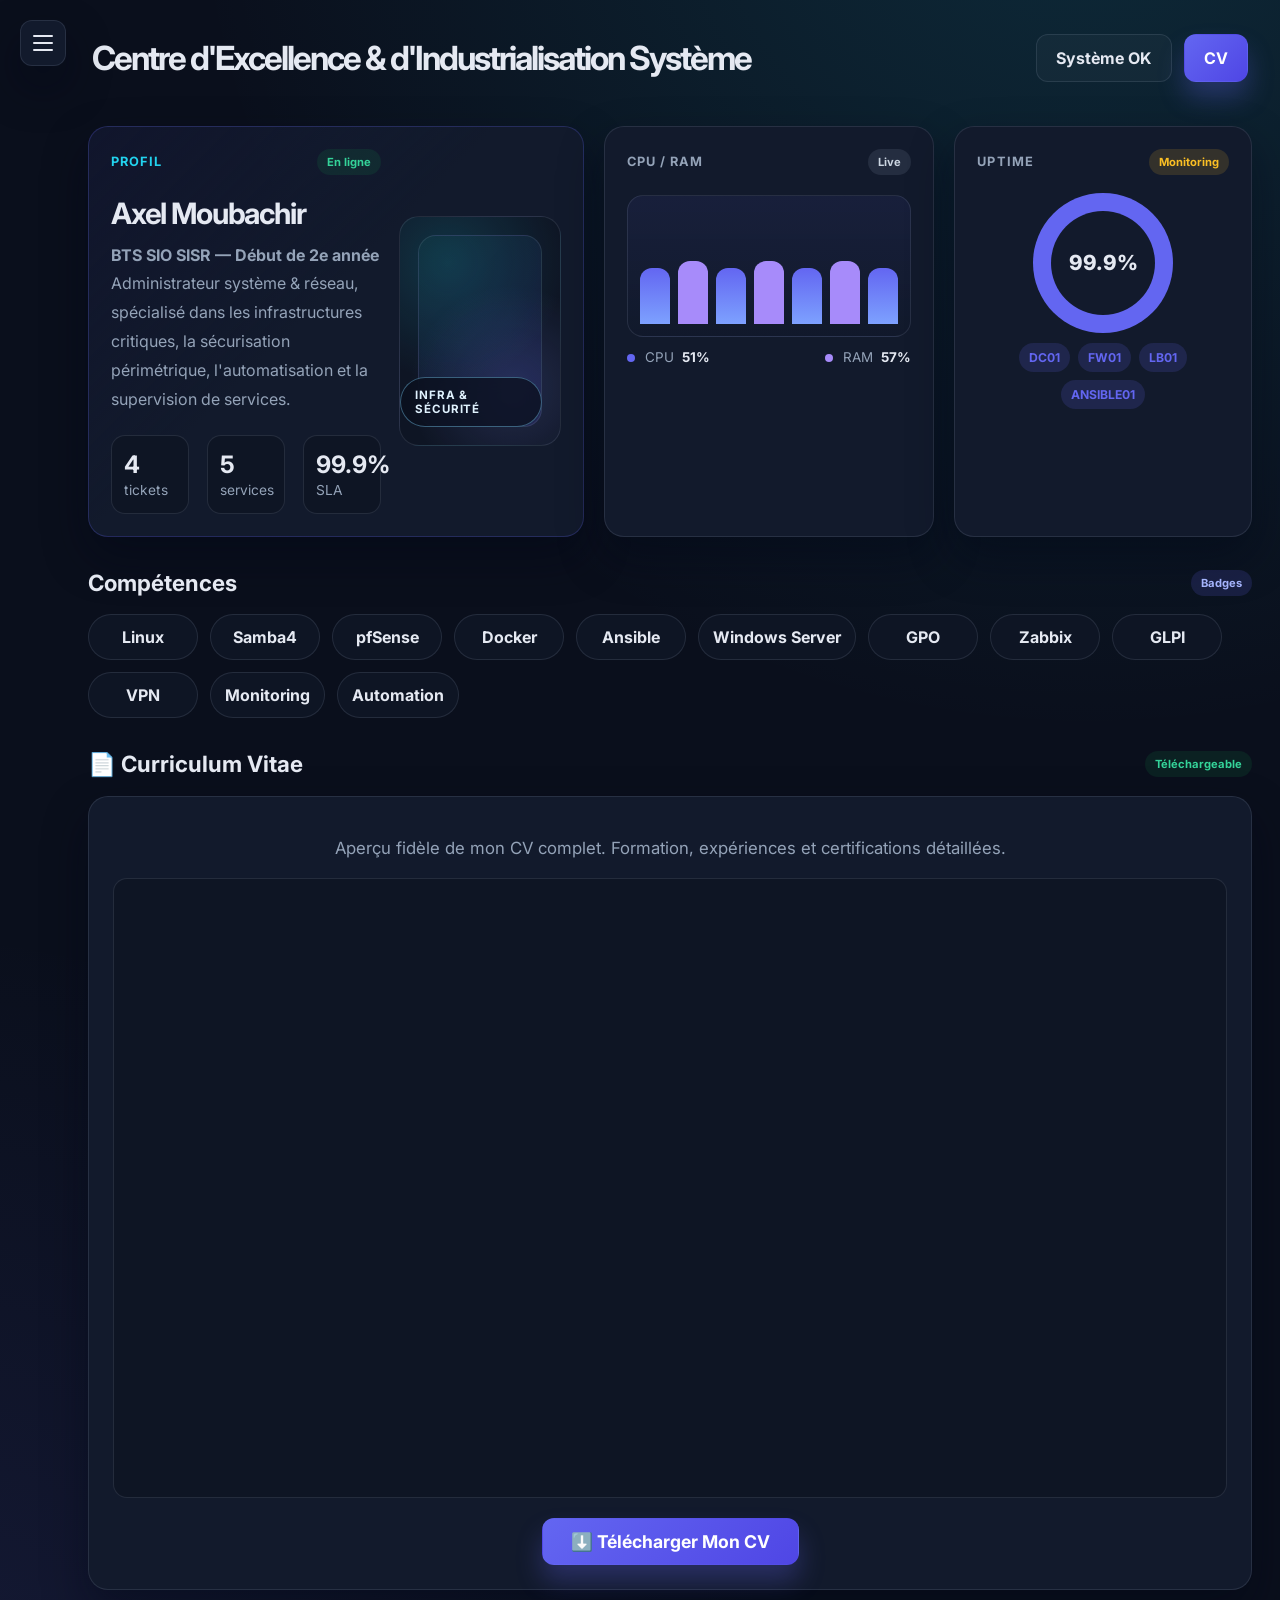
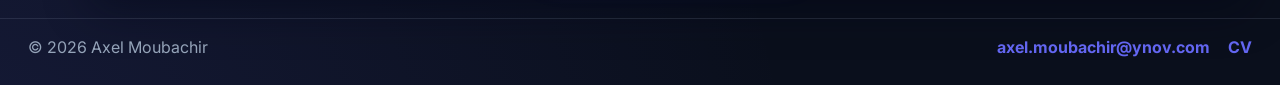
==== commit 773402c6: "Make CPU/RAM panel functional with live simulated metrics" ====
--- a/index.html
+++ b/index.html
@@ -103,10 +103,10 @@
             <div class="panel small-panel">
               <div class="panel-header">
                 <span class="label">CPU / RAM</span>
-                <span class="pill neutral">Live</span>
+                <span class="pill neutral" id="cpuRamPill">Live</span>
               </div>
               <div class="chart-box">
-                <div class="bars">
+                <div class="bars" id="cpuRamBars">
                   <span style="height: 46%"></span>
                   <span style="height: 61%"></span>
                   <span style="height: 75%"></span>
@@ -117,8 +117,8 @@
                 </div>
               </div>
               <div class="chart-legend">
-                <span><i class="dot blue"></i> CPU</span>
-                <span><i class="dot violet"></i> RAM</span>
+                <span><i class="dot blue"></i> CPU <strong id="cpuValue">46%</strong></span>
+                <span><i class="dot violet"></i> RAM <strong id="ramValue">61%</strong></span>
               </div>
             </div>
 
--- a/style.css
+++ b/style.css
@@ -466,6 +466,7 @@
   display: block;
   border-radius: 12px 12px 0 0;
   background: linear-gradient(180deg, var(--primary), #7da1ff);
+  transition: height 0.6s ease;
 }
 
 .bars span:nth-child(even) {
@@ -478,6 +479,15 @@
   margin-top: 12px;
   color: var(--muted);
   font-size: 0.84rem;
+}
+
+.chart-legend strong {
+  color: var(--text);
+  margin-left: 4px;
+}
+
+#cpuRamPill.live-pulse {
+  animation: pulse-glow 1.6s ease-in-out infinite;
 }
 
 .dot {
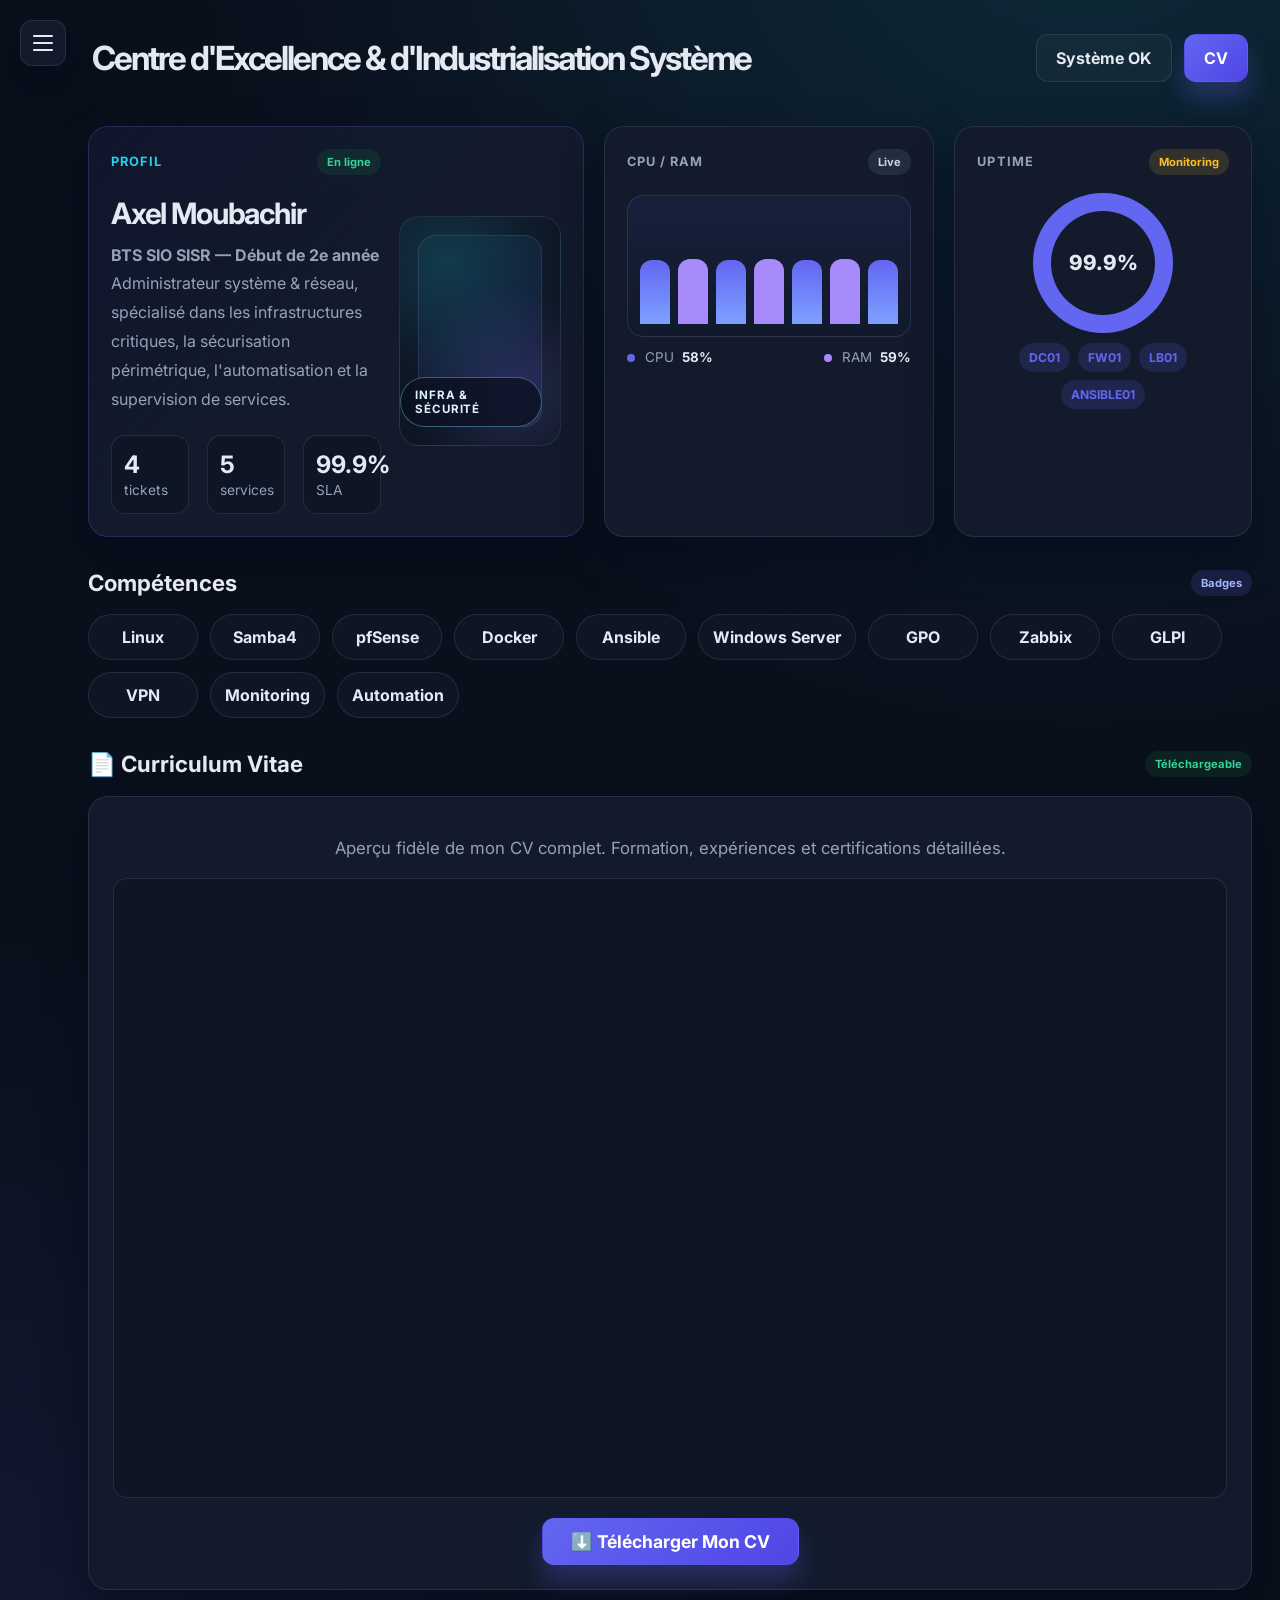
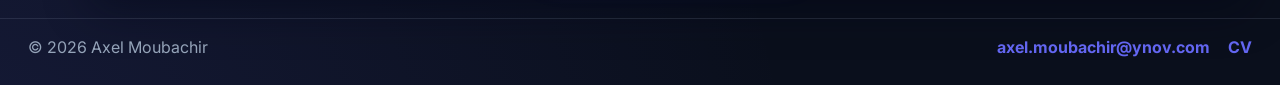
==== commit 784764fa: "Security: fix DOM XSS in terminal, add rel=noopener on target=_blank links, add HTTP security header" ====
--- a/index.html
+++ b/index.html
@@ -61,7 +61,7 @@
             </div>
             <div class="topbar-actions">
               <button class="ghost-btn" id="systemCheckBtn">Système OK</button>
-              <a class="primary-btn" href="./CV_Axel_Moubachir.pdf" target="_blank">CV</a>
+              <a class="primary-btn" href="./CV_Axel_Moubachir.pdf" target="_blank" rel="noopener noreferrer">CV</a>
             </div>
           </header>
 
@@ -500,7 +500,7 @@
       </div>
       <div class="footer-meta">
         <a href="mailto:axel.moubachir@ynov.com">axel.moubachir@ynov.com</a>
-        <a href="./CV_Axel_Moubachir.pdf" target="_blank">CV</a>
+        <a href="./CV_Axel_Moubachir.pdf" target="_blank" rel="noopener noreferrer">CV</a>
       </div>
     </footer>
 
--- a/style.css
+++ b/style.css
@@ -137,18 +137,19 @@
 .brand-block {
   display: flex;
   align-items: center;
-  gap: 12px;
+  gap: 14px;
   padding: 10px 8px;
 }
 
 .brand-avatar-wrap {
-  width: 52px;
-  height: 52px;
-  border-radius: 16px;
+  width: 76px;
+  height: 76px;
+  border-radius: 18px;
   overflow: hidden;
   border: 1px solid rgba(148, 163, 184, 0.35);
   background: linear-gradient(135deg, rgba(14, 165, 233, 0.2), rgba(79, 70, 229, 0.18));
   box-shadow: 0 12px 24px rgba(17, 24, 39, 0.15);
+  flex-shrink: 0;
 }
 
 .brand-avatar {
@@ -160,7 +161,7 @@
 
 .brand-name {
   font-weight: 800;
-  font-size: 0.92rem;
+  font-size: 1rem;
 }
 
 .brand-block small {
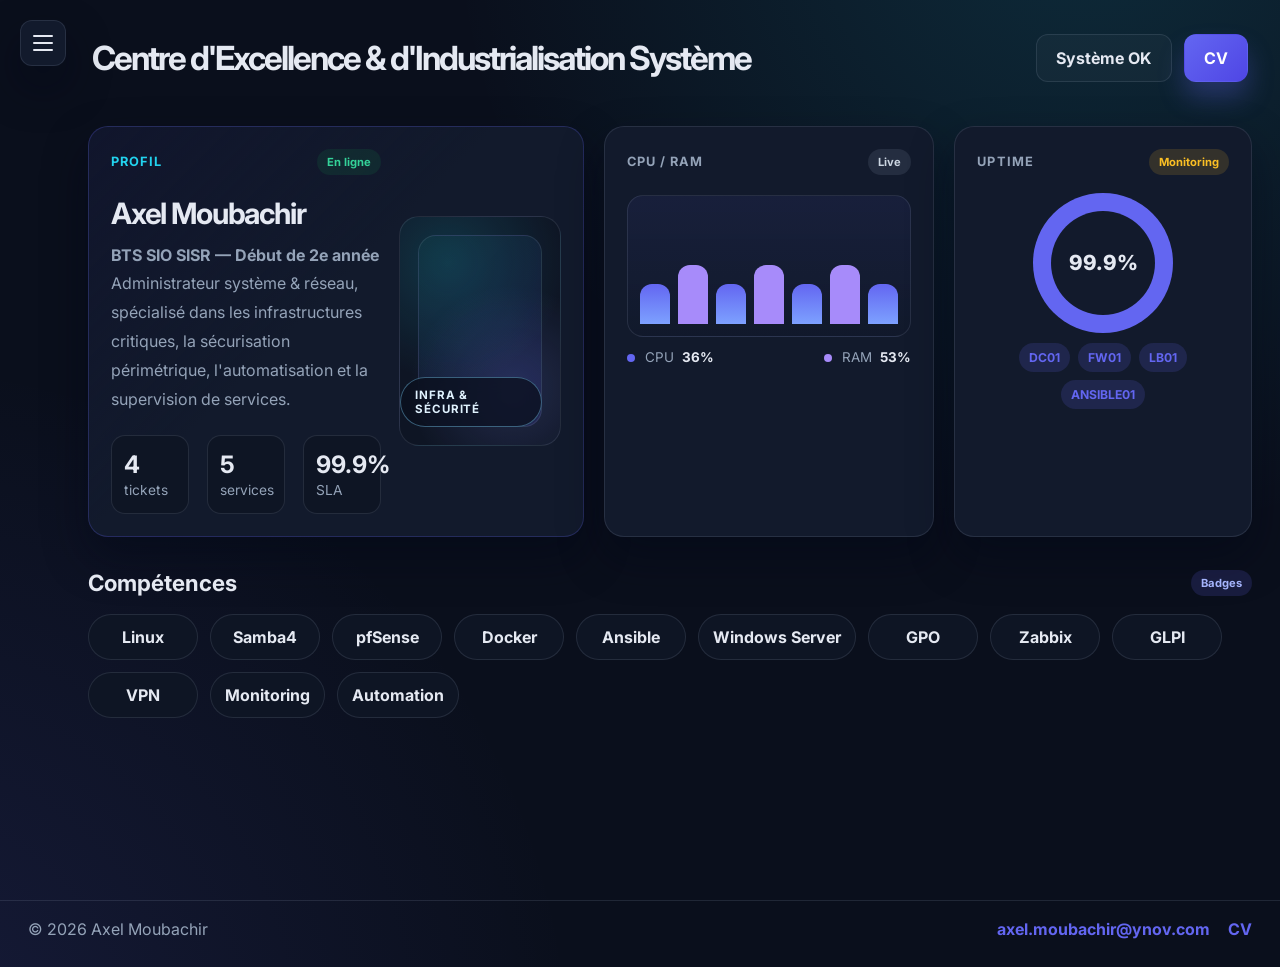
==== commit 7e0cce2d: "Move CV preview into its own dedicated tab, only visible when clicking the CV nav item" ====
--- a/index.html
+++ b/index.html
@@ -34,6 +34,7 @@
           <a class="nav-item" href="#" data-tab="terminal">🖥 Terminal</a>
           <a class="nav-item" href="#" data-tab="telemetry">🕵 Télémétrie</a>
           <a class="nav-item" href="#" data-tab="game">🎮 Challenge</a>
+          <a class="nav-item" href="#" data-tab="cv">📄 CV</a>
         </nav>
 
         <div class="sidebar-card">
@@ -61,7 +62,7 @@
             </div>
             <div class="topbar-actions">
               <button class="ghost-btn" id="systemCheckBtn">Système OK</button>
-              <a class="primary-btn" href="./CV_Axel_Moubachir.pdf" target="_blank" rel="noopener noreferrer">CV</a>
+              <a class="primary-btn" href="#" data-tab="cv">CV</a>
             </div>
           </header>
 
@@ -157,26 +158,6 @@
               <span class="badge">VPN</span>
               <span class="badge">Monitoring</span>
               <span class="badge">Automation</span>
-            </div>
-          </section>
-
-          <section class="dashboard-section">
-            <div class="section-head">
-              <h3>📄 Curriculum Vitae</h3>
-              <span class="pill success">Téléchargeable</span>
-            </div>
-            <div class="panel" style="padding: 24px;">
-              <p style="color: var(--muted); margin-bottom: 20px; font-size: 1.05rem; text-align: center;">
-                Aperçu fidèle de mon CV complet. Formation, expériences et certifications détaillées.
-              </p>
-              <div class="cv-viewer">
-                <iframe src="./CV_Axel_Moubachir.pdf" title="CV Axel Moubachir" loading="lazy"></iframe>
-              </div>
-              <div style="text-align: center; margin-top: 20px;">
-                <a href="./CV_Axel_Moubachir.pdf" download class="primary-btn" style="display: inline-block; font-size: 1.1rem; padding: 12px 28px;">
-                  ⬇️ Télécharger Mon CV
-                </a>
-              </div>
             </div>
           </section>
         </div>
@@ -491,6 +472,36 @@
           </section>
         </div>
 
+        <!-- ONGLET 6: CV -->
+        <div id="cv" class="tab-content">
+          <header class="topbar">
+            <div>
+              <p class="eyebrow">DOCUMENT</p>
+              <h1>Curriculum Vitae</h1>
+            </div>
+          </header>
+
+          <section class="dashboard-section">
+            <div class="section-head">
+              <h3>📄 Curriculum Vitae</h3>
+              <span class="pill success">Téléchargeable</span>
+            </div>
+            <div class="panel" style="padding: 24px;">
+              <p style="color: var(--muted); margin-bottom: 20px; font-size: 1.05rem; text-align: center;">
+                Aperçu fidèle de mon CV complet. Formation, expériences et certifications détaillées.
+              </p>
+              <div class="cv-viewer">
+                <iframe src="./CV_Axel_Moubachir.pdf" title="CV Axel Moubachir" loading="lazy"></iframe>
+              </div>
+              <div style="text-align: center; margin-top: 20px;">
+                <a href="./CV_Axel_Moubachir.pdf" download class="primary-btn" style="display: inline-block; font-size: 1.1rem; padding: 12px 28px;">
+                  ⬇️ Télécharger Mon CV
+                </a>
+              </div>
+            </div>
+          </section>
+        </div>
+
       </main>
     </div>
 
@@ -500,7 +511,7 @@
       </div>
       <div class="footer-meta">
         <a href="mailto:axel.moubachir@ynov.com">axel.moubachir@ynov.com</a>
-        <a href="./CV_Axel_Moubachir.pdf" target="_blank" rel="noopener noreferrer">CV</a>
+        <a href="#" data-tab="cv">CV</a>
       </div>
     </footer>
 
